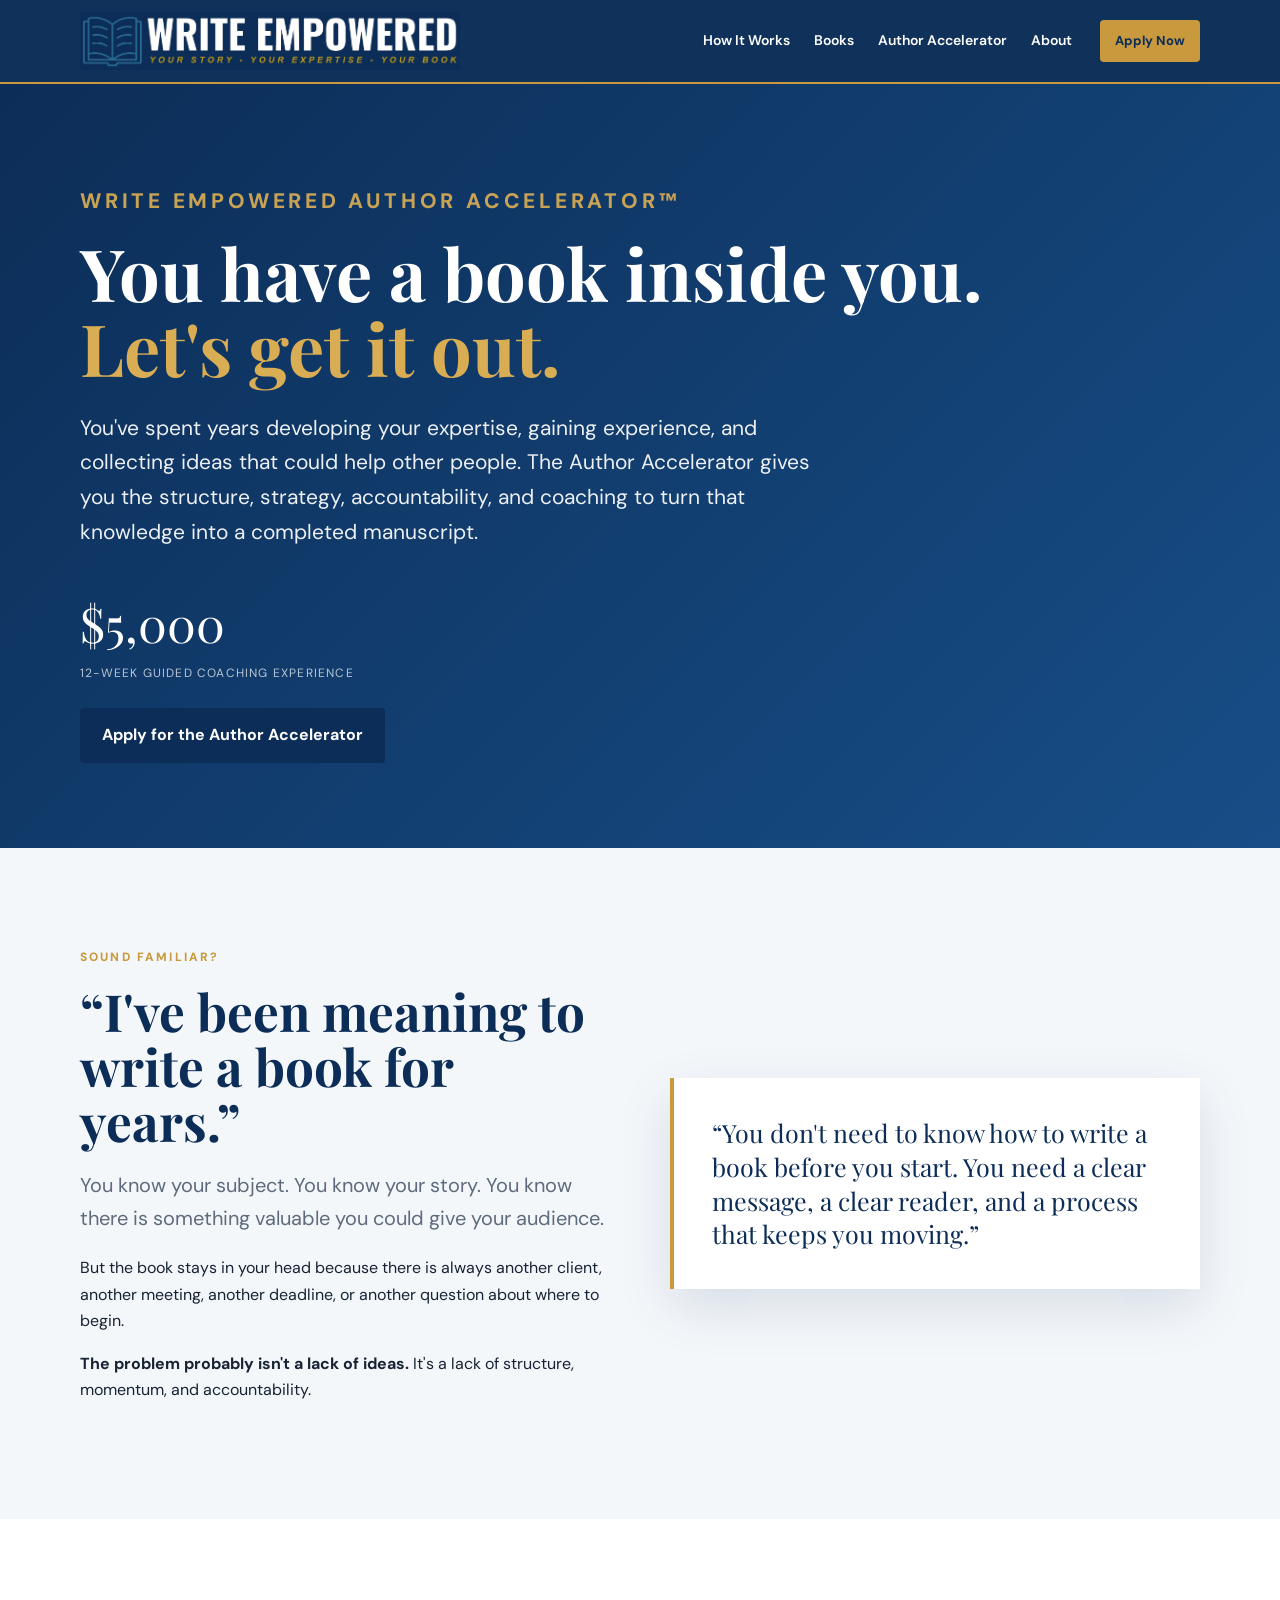
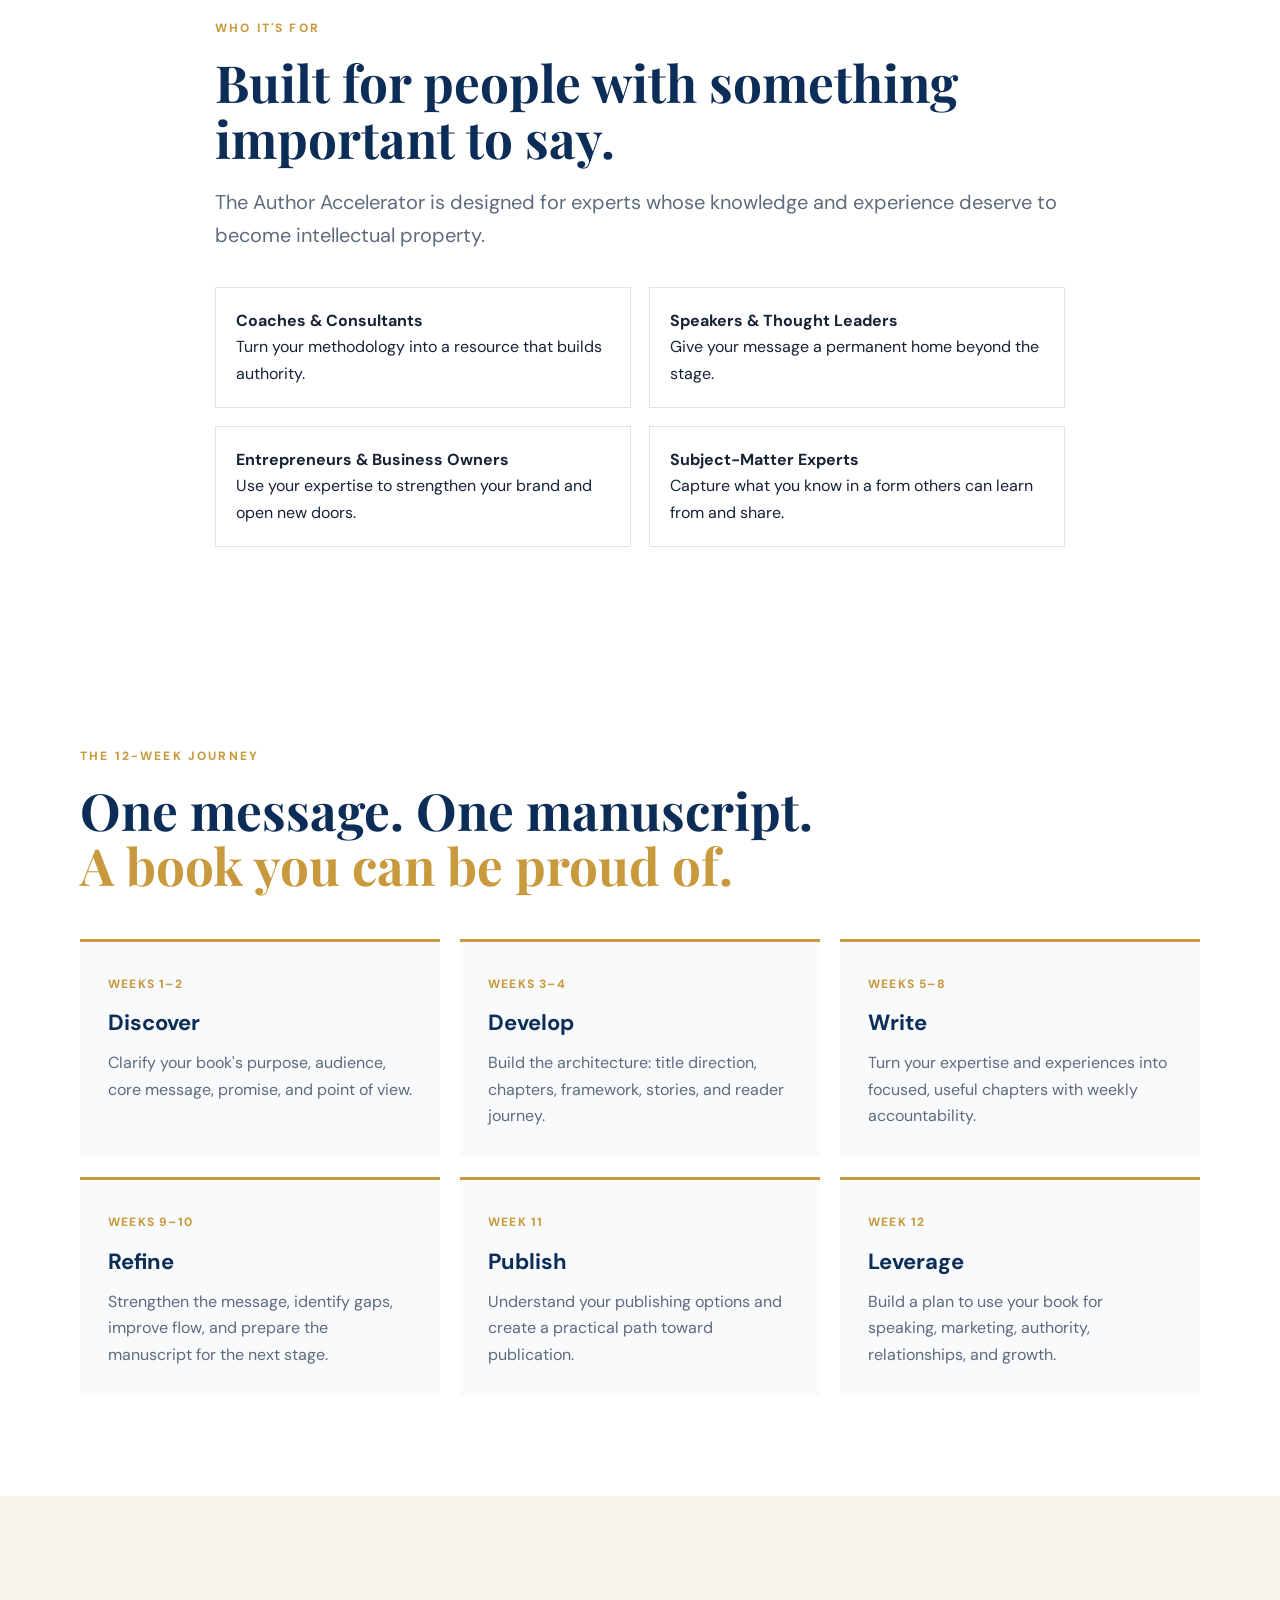
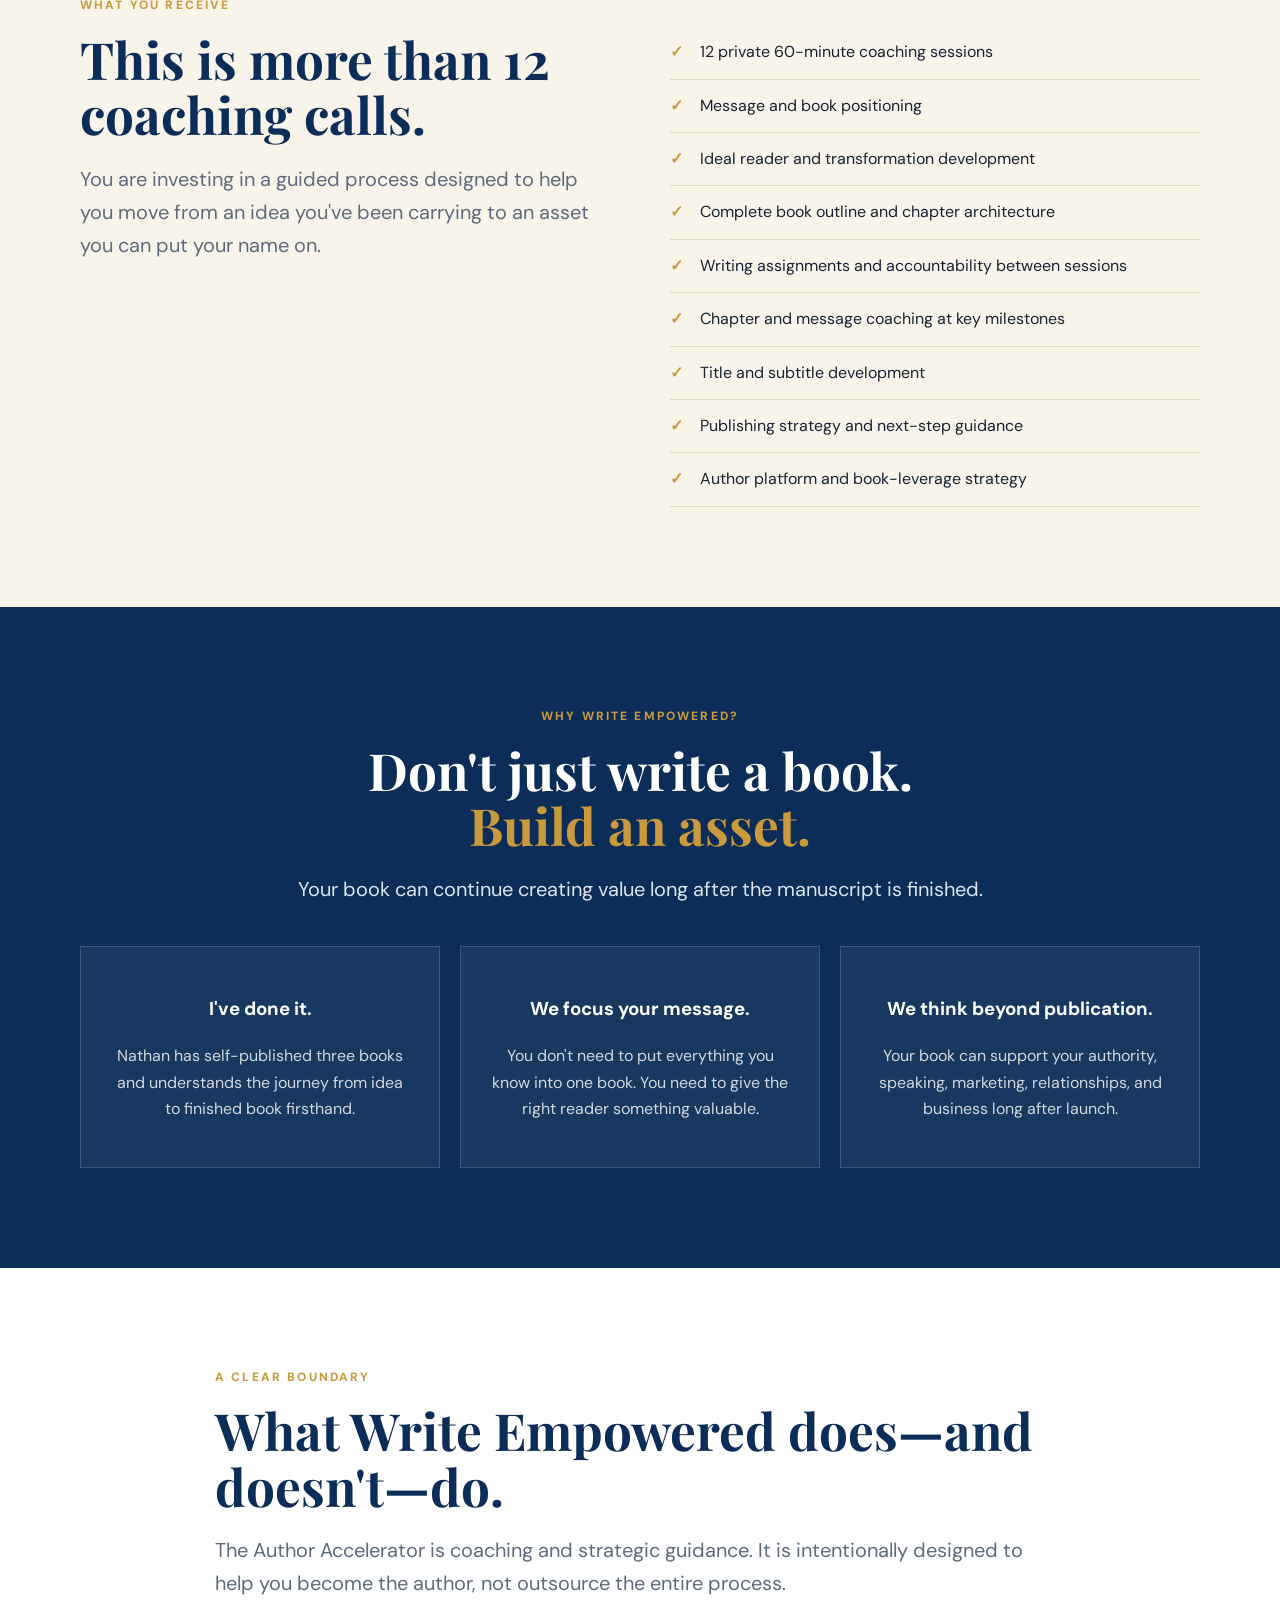
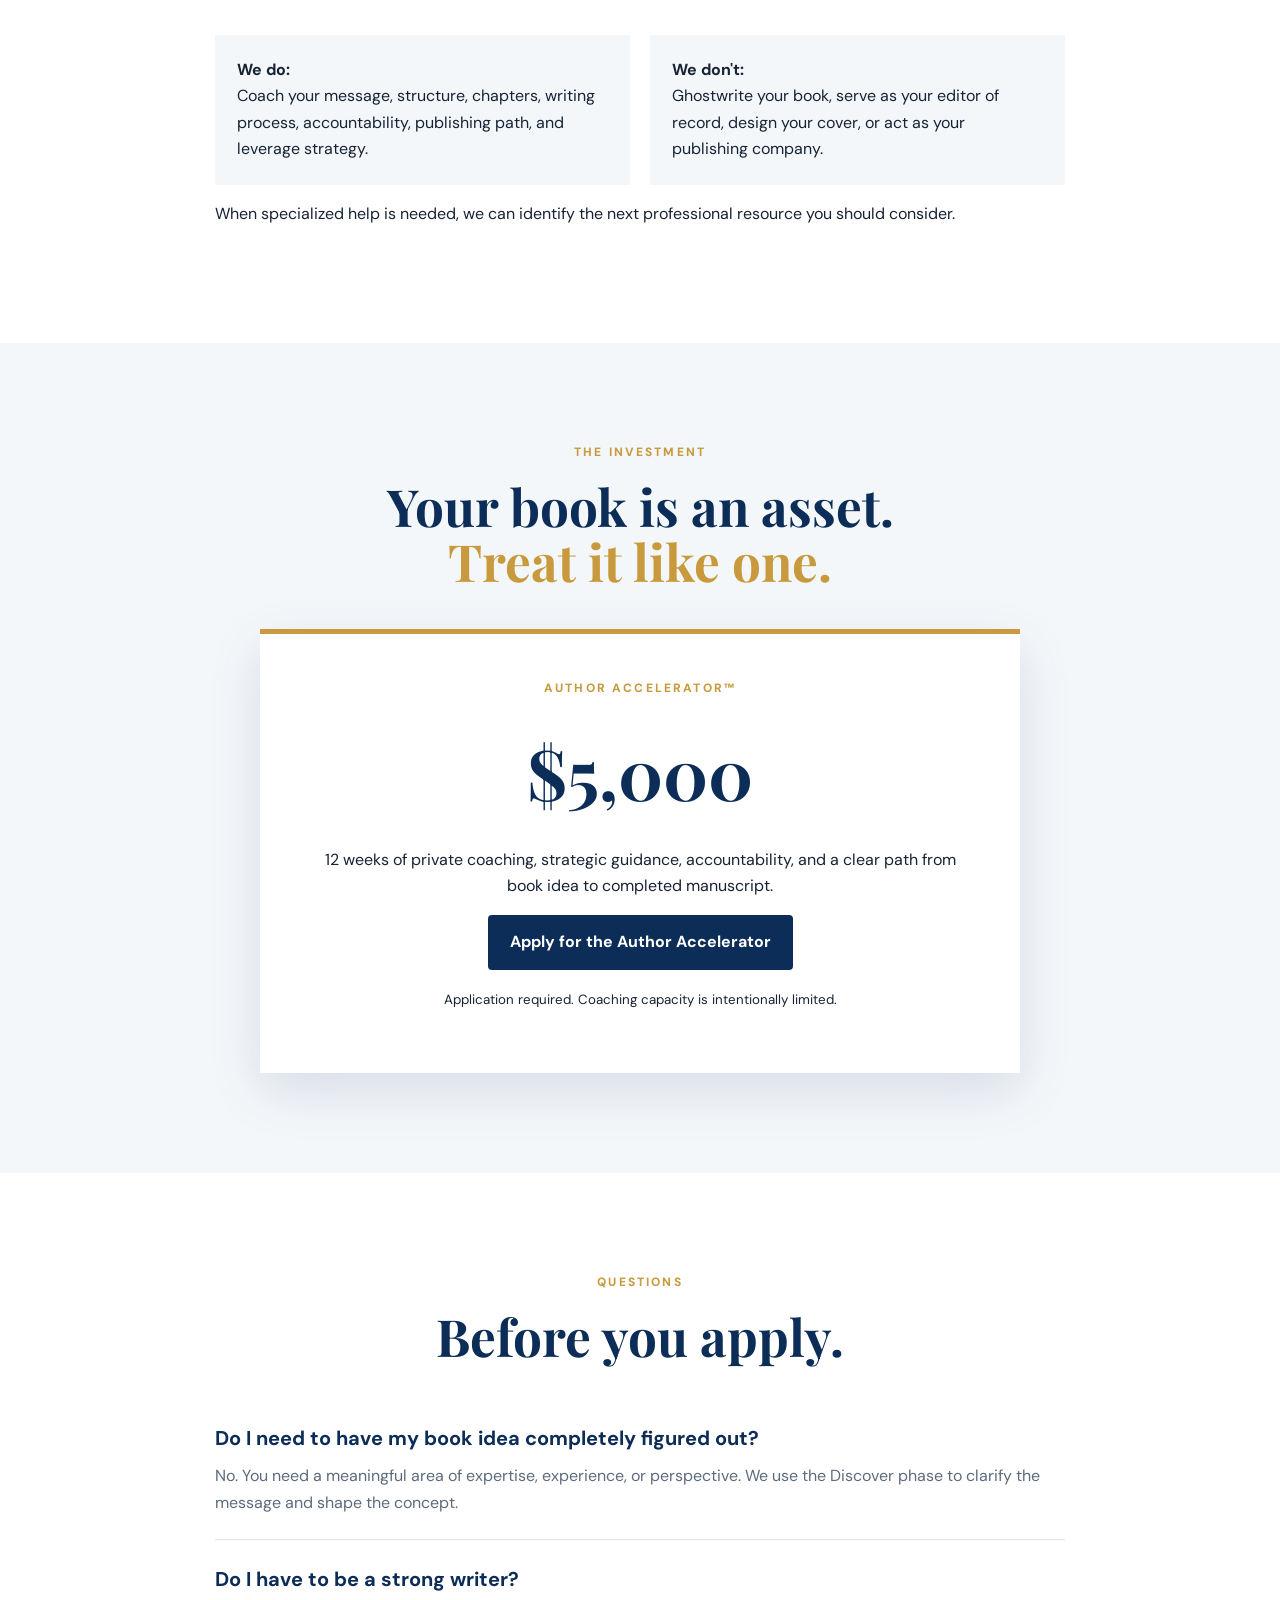
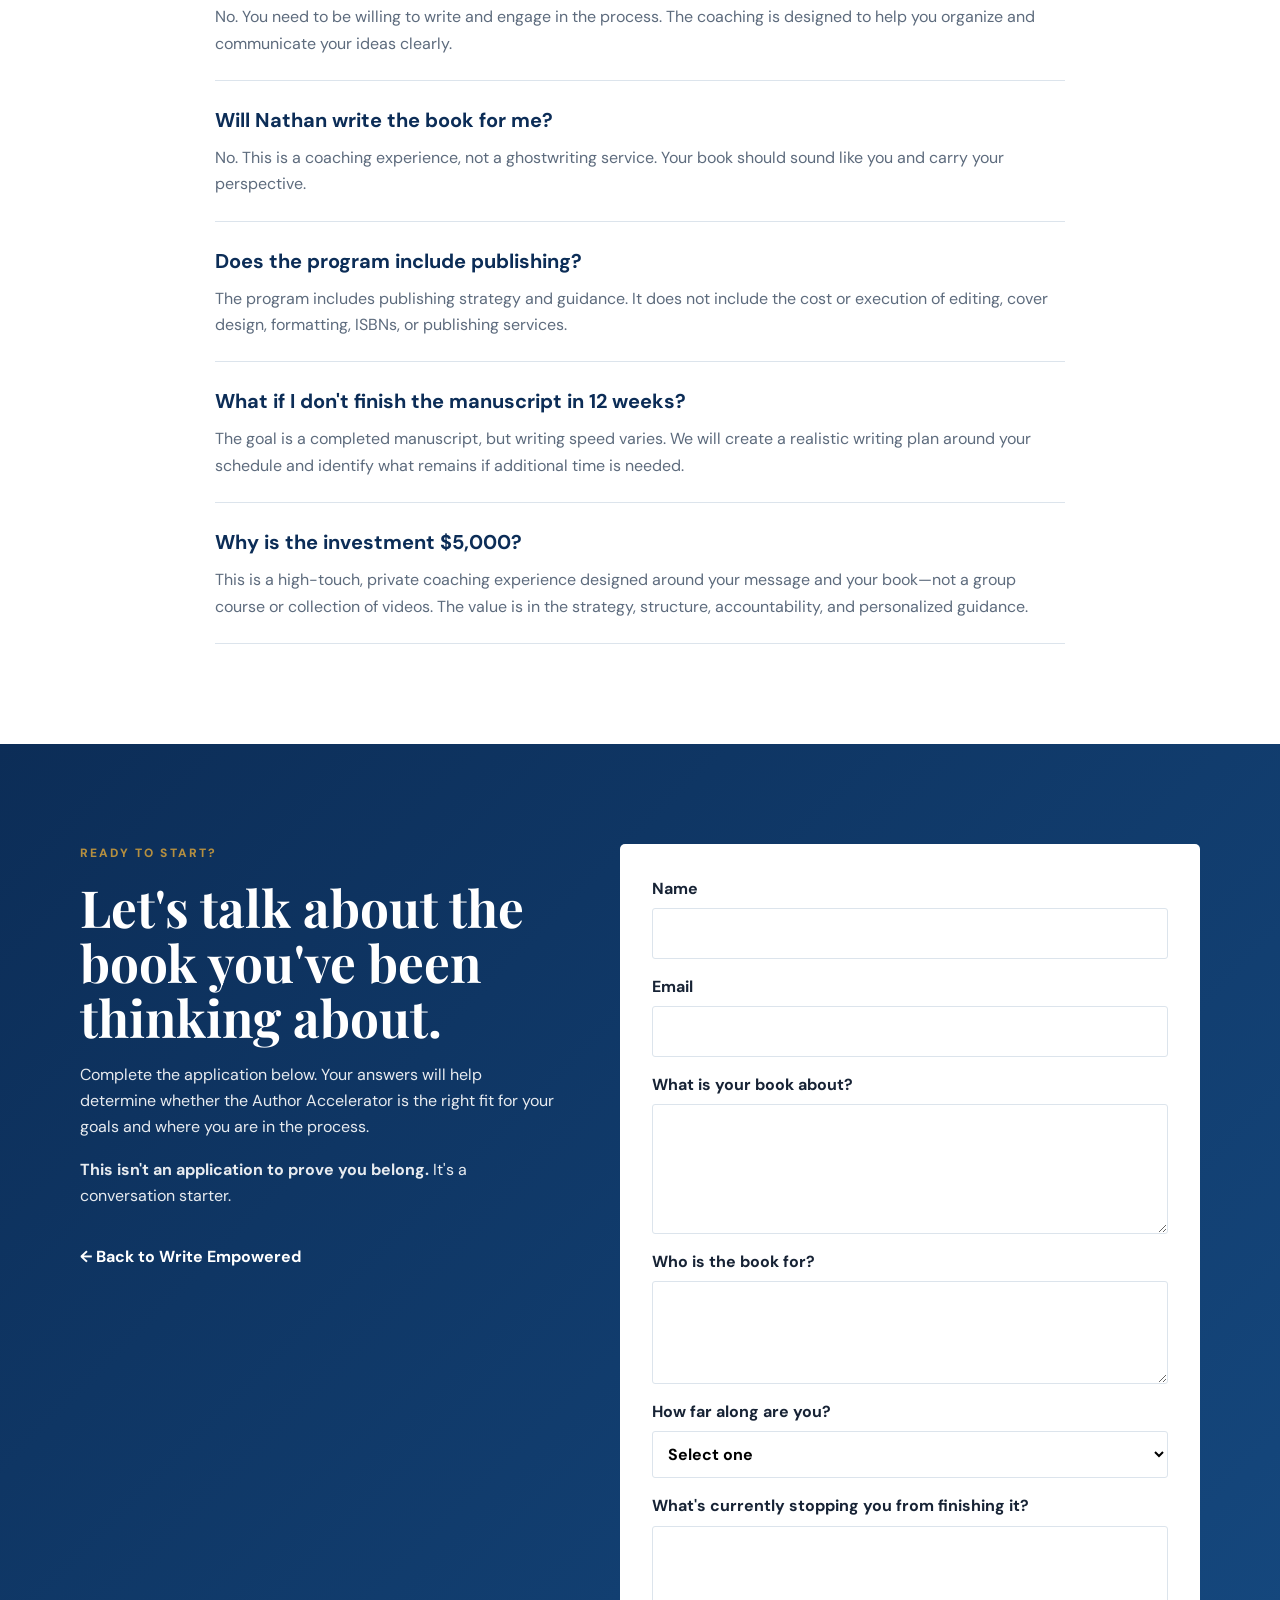
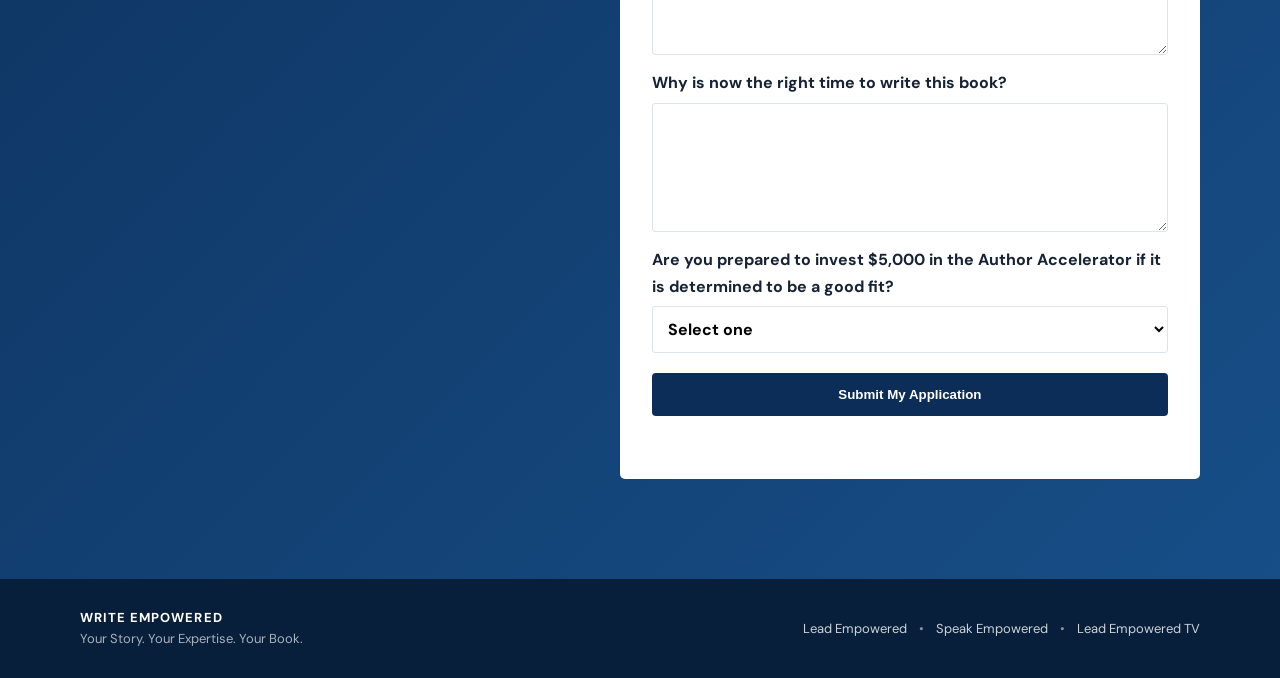
==== author-accelerator.html @ af9fcebb "Write Empowered V.7" ====
<!DOCTYPE html>
<html lang="en">
<head>
  <meta charset="UTF-8">
  <meta name="viewport" content="width=device-width, initial-scale=1.0">
  <title>Author Accelerator™ | Write Empowered</title>
  <meta name="description" content="The Write Empowered Author Accelerator™ is a 12-week guided coaching experience designed to help thought leaders turn a book idea into a completed manuscript.">
  <meta name="theme-color" content="#0c2d57">
  <link rel="stylesheet" href="styles.css">
  <style>
    .sales-hero{background:linear-gradient(135deg,#0c2d57 0%,#174e87 100%);color:#fff;padding:100px 0 85px}
    .sales-hero h1{font-family:"Playfair Display",Georgia,serif;font-size:clamp(45px,6vw,72px);line-height:1.05;color:#fff;margin:0 0 25px}
    .sales-hero h1 span{color:#d9ad54}
    .sales-hero p{font-size:21px;max-width:760px;opacity:.92}
    .sales-hero .eyebrow{color:#d9ad54}
    .hero-price{margin-top:35px;font-family:"Playfair Display",Georgia,serif;font-size:48px;color:#fff}
    .hero-price small{display:block;font-family:"DM Sans",Arial,sans-serif;font-size:12px;letter-spacing:.1em;text-transform:uppercase;opacity:.7}
    .sales-cta{margin-top:25px}
    .problem{background:#f4f7fa}
    .problem-grid{display:grid;grid-template-columns:1fr 1fr;gap:60px;align-items:center}
    .problem-box{background:#fff;padding:38px;box-shadow:var(--shadow);border-left:4px solid var(--gold)}
    .problem-box p{font-family:"Playfair Display",Georgia,serif;font-size:25px;line-height:1.35;color:var(--navy);margin:0}
    .forwho{display:grid;grid-template-columns:repeat(2,1fr);gap:18px;margin-top:35px}
    .forwho div{padding:20px;background:#fff;border:1px solid var(--line)}
    .journey{background:#fff}
    .journey-grid{display:grid;grid-template-columns:repeat(3,1fr);gap:20px;margin-top:45px}
    .journey-card{padding:28px;border-top:3px solid var(--gold);background:#f8fafc}
    .journey-card span{font-size:12px;font-weight:800;color:var(--gold);letter-spacing:.1em}
    .journey-card h3{color:var(--navy);font-size:22px;margin:9px 0}
    .journey-card p{color:var(--muted);margin:0}
    .included{background:#f8f4ea}
    .included-grid{display:grid;grid-template-columns:1fr 1fr;gap:60px}
    .checklist{list-style:none;padding:0;margin:30px 0 0}
    .checklist li{padding:13px 0 13px 30px;border-bottom:1px solid #e2d8bf;position:relative;color:var(--ink)}
    .checklist li:before{content:"✓";position:absolute;left:0;color:var(--gold);font-weight:800}
    .different{background:var(--navy);color:#fff;text-align:center}
    .different h2{color:#fff}
    .different .lead{color:#dce5ef}
    .different-grid{display:grid;grid-template-columns:repeat(3,1fr);gap:20px;margin-top:40px}
    .different-card{padding:28px;border:1px solid rgba(255,255,255,.16);background:rgba(255,255,255,.05)}
    .different-card h3{color:#fff}
    .different-card p{opacity:.8}
    .not{background:#fff}
    .not-grid{display:grid;grid-template-columns:1fr 1fr;gap:20px;margin-top:35px}
    .not-grid div{padding:22px;background:var(--light)}
    .investment{background:#f4f7fa}
    .investment-card{max-width:760px;margin:40px auto 0;background:#fff;padding:45px;text-align:center;box-shadow:var(--shadow);border-top:5px solid var(--gold)}
    .investment-card .price{font-size:70px}
    .faq{background:#fff}
    .faq-list{max-width:850px;margin:35px auto 0}
    .faq-item{padding:23px 0;border-bottom:1px solid var(--line)}
    .faq-item h3{color:var(--navy);font-size:20px;margin:0 0 8px}
    .faq-item p{margin:0;color:var(--muted)}
    .apply{background:linear-gradient(135deg,#0c2d57,#174e87);color:#fff}
    .apply-grid{display:grid;grid-template-columns:.9fr 1.1fr;gap:65px;align-items:start}
    .apply h2{color:#fff}
    .apply p{opacity:.9}
    .apply-form{background:#fff;color:var(--ink);padding:32px;border-radius:5px}
    .apply-form label{display:block;font-weight:700;margin-bottom:15px}
    .apply-form input,.apply-form textarea,.apply-form select{display:block;width:100%;margin-top:6px;padding:11px;border:1px solid var(--line);font:inherit;border-radius:3px;background:#fff}
    .apply-form button{width:100%;margin-top:5px}
    .back-home{display:inline-block;margin-top:18px;color:#fff;font-weight:700}
    @media(max-width:900px){
      .problem-grid,.included-grid,.apply-grid,.not-grid{grid-template-columns:1fr}
      .journey-grid,.different-grid{grid-template-columns:1fr 1fr}
    }
    @media(max-width:600px){
      .forwho,.journey-grid,.different-grid{grid-template-columns:1fr}
      .investment-card{padding:30px 22px}
      .investment-card .price{font-size:55px}
    }
  </style>
</head>
<body>
<header class="site-header">
  <div class="container nav">
    <a href="index.html" class="brand"><img src="assets/logo.png" alt="Write Empowered"></a>
    <nav>
      <a href="index.html#process">How It Works</a>
      <a href="index.html#books">Books</a>
      <a href="author-accelerator.html">Author Accelerator</a>
      <a href="index.html#about">About</a>
    </nav>
    <a class="btn btn-small" href="#apply">Apply Now</a>
  </div>
</header>

<main>
<section class="sales-hero">
  <div class="container">
    <p class="eyebrow">WRITE EMPOWERED AUTHOR ACCELERATOR™</p>
    <h1>You have a book inside you.<br><span>Let's get it out.</span></h1>
    <p>You've spent years developing your expertise, gaining experience, and collecting ideas that could help other people. The Author Accelerator gives you the structure, strategy, accountability, and coaching to turn that knowledge into a completed manuscript.</p>
    <div class="hero-price">$5,000 <small>12-week guided coaching experience</small></div>
    <div class="sales-cta"><a class="btn" href="#apply">Apply for the Author Accelerator</a></div>
  </div>
</section>

<section class="section problem">
  <div class="container problem-grid">
    <div>
      <p class="eyebrow">SOUND FAMILIAR?</p>
      <h2>“I've been meaning to write a book for years.”</h2>
      <p class="lead">You know your subject. You know your story. You know there is something valuable you could give your audience.</p>
      <p>But the book stays in your head because there is always another client, another meeting, another deadline, or another question about where to begin.</p>
      <p><strong>The problem probably isn't a lack of ideas.</strong> It's a lack of structure, momentum, and accountability.</p>
    </div>
    <div class="problem-box">
      <p>“You don't need to know how to write a book before you start. You need a clear message, a clear reader, and a process that keeps you moving.”</p>
    </div>
  </div>
</section>

<section class="section">
  <div class="container narrow">
    <p class="eyebrow">WHO IT'S FOR</p>
    <h2>Built for people with something important to say.</h2>
    <p class="lead">The Author Accelerator is designed for experts whose knowledge and experience deserve to become intellectual property.</p>
    <div class="forwho">
      <div><strong>Coaches & Consultants</strong><br><span>Turn your methodology into a resource that builds authority.</span></div>
      <div><strong>Speakers & Thought Leaders</strong><br><span>Give your message a permanent home beyond the stage.</span></div>
      <div><strong>Entrepreneurs & Business Owners</strong><br><span>Use your expertise to strengthen your brand and open new doors.</span></div>
      <div><strong>Subject-Matter Experts</strong><br><span>Capture what you know in a form others can learn from and share.</span></div>
    </div>
  </div>
</section>

<section class="section journey">
  <div class="container">
    <p class="eyebrow">THE 12-WEEK JOURNEY</p>
    <h2>One message. One manuscript.<br><span>A book you can be proud of.</span></h2>
    <div class="journey-grid">
      <div class="journey-card"><span>WEEKS 1–2</span><h3>Discover</h3><p>Clarify your book's purpose, audience, core message, promise, and point of view.</p></div>
      <div class="journey-card"><span>WEEKS 3–4</span><h3>Develop</h3><p>Build the architecture: title direction, chapters, framework, stories, and reader journey.</p></div>
      <div class="journey-card"><span>WEEKS 5–8</span><h3>Write</h3><p>Turn your expertise and experiences into focused, useful chapters with weekly accountability.</p></div>
      <div class="journey-card"><span>WEEKS 9–10</span><h3>Refine</h3><p>Strengthen the message, identify gaps, improve flow, and prepare the manuscript for the next stage.</p></div>
      <div class="journey-card"><span>WEEK 11</span><h3>Publish</h3><p>Understand your publishing options and create a practical path toward publication.</p></div>
      <div class="journey-card"><span>WEEK 12</span><h3>Leverage</h3><p>Build a plan to use your book for speaking, marketing, authority, relationships, and growth.</p></div>
    </div>
  </div>
</section>

<section class="section included">
  <div class="container included-grid">
    <div>
      <p class="eyebrow">WHAT YOU RECEIVE</p>
      <h2>This is more than 12 coaching calls.</h2>
      <p class="lead">You are investing in a guided process designed to help you move from an idea you've been carrying to an asset you can put your name on.</p>
    </div>
    <div>
      <ul class="checklist">
        <li>12 private 60-minute coaching sessions</li>
        <li>Message and book positioning</li>
        <li>Ideal reader and transformation development</li>
        <li>Complete book outline and chapter architecture</li>
        <li>Writing assignments and accountability between sessions</li>
        <li>Chapter and message coaching at key milestones</li>
        <li>Title and subtitle development</li>
        <li>Publishing strategy and next-step guidance</li>
        <li>Author platform and book-leverage strategy</li>
      </ul>
    </div>
  </div>
</section>

<section class="section different">
  <div class="container">
    <p class="eyebrow">WHY WRITE EMPOWERED?</p>
    <h2>Don't just write a book.<br><span>Build an asset.</span></h2>
    <p class="lead">Your book can continue creating value long after the manuscript is finished.</p>
    <div class="different-grid">
      <div class="different-card"><h3>I've done it.</h3><p>Nathan has self-published three books and understands the journey from idea to finished book firsthand.</p></div>
      <div class="different-card"><h3>We focus your message.</h3><p>You don't need to put everything you know into one book. You need to give the right reader something valuable.</p></div>
      <div class="different-card"><h3>We think beyond publication.</h3><p>Your book can support your authority, speaking, marketing, relationships, and business long after launch.</p></div>
    </div>
  </div>
</section>

<section class="section not">
  <div class="container narrow">
    <p class="eyebrow">A CLEAR BOUNDARY</p>
    <h2>What Write Empowered does—and doesn't—do.</h2>
    <p class="lead">The Author Accelerator is coaching and strategic guidance. It is intentionally designed to help you become the author, not outsource the entire process.</p>
    <div class="not-grid">
      <div><strong>We do:</strong><br>Coach your message, structure, chapters, writing process, accountability, publishing path, and leverage strategy.</div>
      <div><strong>We don't:</strong><br>Ghostwrite your book, serve as your editor of record, design your cover, or act as your publishing company.</div>
    </div>
    <p>When specialized help is needed, we can identify the next professional resource you should consider.</p>
  </div>
</section>

<section class="section investment">
  <div class="container narrow center">
    <p class="eyebrow">THE INVESTMENT</p>
    <h2>Your book is an asset.<br><span>Treat it like one.</span></h2>
    <div class="investment-card">
      <p class="eyebrow">AUTHOR ACCELERATOR™</p>
      <div class="price">$5,000</div>
      <p>12 weeks of private coaching, strategic guidance, accountability, and a clear path from book idea to completed manuscript.</p>
      <a class="btn" href="#apply">Apply for the Author Accelerator</a>
      <p><small>Application required. Coaching capacity is intentionally limited.</small></p>
    </div>
  </div>
</section>

<section class="section faq">
  <div class="container">
    <div class="center">
      <p class="eyebrow">QUESTIONS</p>
      <h2>Before you apply.</h2>
    </div>
    <div class="faq-list">
      <div class="faq-item"><h3>Do I need to have my book idea completely figured out?</h3><p>No. You need a meaningful area of expertise, experience, or perspective. We use the Discover phase to clarify the message and shape the concept.</p></div>
      <div class="faq-item"><h3>Do I have to be a strong writer?</h3><p>No. You need to be willing to write and engage in the process. The coaching is designed to help you organize and communicate your ideas clearly.</p></div>
      <div class="faq-item"><h3>Will Nathan write the book for me?</h3><p>No. This is a coaching experience, not a ghostwriting service. Your book should sound like you and carry your perspective.</p></div>
      <div class="faq-item"><h3>Does the program include publishing?</h3><p>The program includes publishing strategy and guidance. It does not include the cost or execution of editing, cover design, formatting, ISBNs, or publishing services.</p></div>
      <div class="faq-item"><h3>What if I don't finish the manuscript in 12 weeks?</h3><p>The goal is a completed manuscript, but writing speed varies. We will create a realistic writing plan around your schedule and identify what remains if additional time is needed.</p></div>
      <div class="faq-item"><h3>Why is the investment $5,000?</h3><p>This is a high-touch, private coaching experience designed around your message and your book—not a group course or collection of videos. The value is in the strategy, structure, accountability, and personalized guidance.</p></div>
    </div>
  </div>
</section>

<section class="section apply" id="apply">
  <div class="container apply-grid">
    <div>
      <p class="eyebrow">READY TO START?</p>
      <h2>Let's talk about the book you've been thinking about.</h2>
      <p>Complete the application below. Your answers will help determine whether the Author Accelerator is the right fit for your goals and where you are in the process.</p>
      <p><strong>This isn't an application to prove you belong.</strong> It's a conversation starter.</p>
      <a class="back-home" href="index.html">← Back to Write Empowered</a>
    </div>
    <form class="apply-form" name="author-accelerator-application" method="POST" data-netlify="true" data-netlify-honeypot="bot-field">
      <input type="hidden" name="form-name" value="author-accelerator-application">
      <p class="hidden-field"><label>Don't fill this out if you're human: <input name="bot-field"></label></p>
      <label>Name<input type="text" name="name" autocomplete="name" required></label>
      <label>Email<input type="email" name="email" autocomplete="email" required></label>
      <label>What is your book about?<textarea name="book_topic" rows="4" required></textarea></label>
      <label>Who is the book for?<textarea name="reader" rows="3" required></textarea></label>
      <label>How far along are you?
        <select name="stage" required>
          <option value="">Select one</option>
          <option>Just an idea</option>
          <option>I have an outline</option>
          <option>I've started writing</option>
          <option>I have a partial manuscript</option>
          <option>I have a completed draft</option>
        </select>
      </label>
      <label>What's currently stopping you from finishing it?<textarea name="obstacle" rows="4" required></textarea></label>
      <label>Why is now the right time to write this book?<textarea name="why_now" rows="4" required></textarea></label>
      <label>Are you prepared to invest $5,000 in the Author Accelerator if it is determined to be a good fit?
        <select name="investment_readiness" required>
          <option value="">Select one</option>
          <option>Yes</option>
          <option>I have questions about the investment</option>
          <option>Not yet</option>
        </select>
      </label>
      <button class="btn" type="submit">Submit My Application</button>
      <small class="form-status" aria-live="polite"></small>
    </form>
  </div>
</section>
</main>

<footer>
  <div class="container footer">
    <div><strong>WRITE EMPOWERED</strong><br><span>Your Story. Your Expertise. Your Book.</span></div>
    <div class="footer-links">
      <a href="https://leadempowered.com" target="_blank" rel="noopener">Lead Empowered</a>
      <span>•</span>
      <a href="https://speakempowered.netlify.app/" target="_blank" rel="noopener">Speak Empowered</a>
      <span>•</span>
      <a href="https://lead-empowered-tv.netlify.app/" target="_blank" rel="noopener">Lead Empowered TV</a>
    </div>
  </div>
</footer>
<script>
const form = document.querySelector('.apply-form');
form?.addEventListener('submit', async (event) => {
  event.preventDefault();
  const button = form.querySelector('button');
  const status = form.querySelector('.form-status');
  const data = new FormData(form);
  button.disabled = true;
  button.textContent = 'Submitting...';
  status.textContent = '';
  status.className = 'form-status';
  try {
    const response = await fetch('/', {
      method: 'POST',
      headers: {'Content-Type':'application/x-www-form-urlencoded'},
      body: new URLSearchParams(data).toString()
    });
    if (!response.ok) throw new Error();
    form.reset();
    status.textContent = 'Thank you! Your application has been received. Nathan will be in touch soon.';
    status.className = 'form-status success';
  } catch {
    status.textContent = 'Something went wrong. Please try again.';
    status.className = 'form-status error';
  } finally {
    button.disabled = false;
    button.textContent = 'Submit My Application';
  }
});
</script>
</body>
</html>
---- styles.css ----
@import url('https://fonts.googleapis.com/css2?family=DM+Sans:wght@400;500;600;700&family=Playfair+Display:wght@600;700&display=swap');
:root{--navy:#0c2d57;--blue:#174e87;--gold:#c89a3d;--ink:#172335;--muted:#5d6b7d;--paper:#fff;--light:#f4f7fa;--line:#dce4ec;--shadow:0 18px 50px rgba(12,45,87,.12)}
*{box-sizing:border-box}html{scroll-behavior:smooth}body{margin:0;color:var(--ink);font-family:"DM Sans",Arial,sans-serif;line-height:1.65;background:#fff}a{color:inherit;text-decoration:none}.container{width:min(1120px,calc(100% - 40px));margin:auto}.narrow{max-width:850px}.center{text-align:center}.site-header{position:sticky;top:0;z-index:20;background:rgba(12,45,87,.98);backdrop-filter:blur(12px);border-bottom:2px solid var(--gold)}.nav{min-height:82px;display:flex;align-items:center;gap:28px}.brand img{width:380px;display:block;max-width:42vw}.nav nav{display:flex;gap:24px;margin-left:auto;font-size:14px;font-weight:600}.nav nav a{color:#fff}.nav nav a:hover{color:var(--gold)}.btn{display:inline-block;background:var(--navy);color:#fff;padding:14px 22px;border-radius:4px;font-weight:700;border:0;cursor:pointer;transition:.2s transform,.2s background}.btn:hover{background:var(--blue);transform:translateY(-2px)}.btn-small{padding:10px 15px;font-size:13px;background:var(--gold);color:var(--navy)}.btn-small:hover{background:#dfb85c;color:var(--navy)}.text-link{font-weight:700;color:var(--navy);margin-left:18px}.hero{background:linear-gradient(135deg,#f7fafc 0%,#edf4fa 100%);padding:105px 0 90px}.hero-grid{display:grid;grid-template-columns:1.2fr .8fr;gap:70px;align-items:center}.eyebrow{font-size:12px;letter-spacing:.18em;font-weight:800;color:var(--gold);margin:0 0 16px}.hero h1,h2{font-family:"Playfair Display",Georgia,serif;line-height:1.08;margin:0;color:var(--navy)}.hero h1{font-size:clamp(48px,6vw,78px)}h1 span,h2 span{color:var(--gold)}.hero-lead{font-size:20px;color:var(--muted);max-width:690px;margin:26px 0 30px}.actions{display:flex;align-items:center;gap:8px;flex-wrap:wrap}.hero-card{background:var(--navy);color:#fff;padding:42px;border-radius:8px;box-shadow:var(--shadow)}.quote-mark{font-family:Georgia,serif;font-size:75px;line-height:.5;color:var(--gold)}.hero-card p{font-family:"Playfair Display",Georgia,serif;font-size:24px;line-height:1.35}.hero-card .line{width:50px;height:2px;background:var(--gold);margin:25px 0 14px}.hero-card small{display:block;opacity:.7;margin-top:3px}.section{padding:100px 0}.light{background:var(--light)}h2{font-size:clamp(38px,4vw,58px)}.lead{font-size:20px;color:var(--muted)}.questions{display:grid;grid-template-columns:1fr 1fr;gap:12px;margin-top:35px}.questions div{background:#fff;padding:18px 20px;border-left:3px solid var(--gold);box-shadow:0 5px 20px rgba(0,0,0,.04)}.books{background:#fff}.section-heading{display:flex;justify-content:space-between;gap:50px;align-items:end;margin-bottom:50px}.section-heading>p{max-width:420px;color:var(--muted);margin:0}.book-grid{display:grid;grid-template-columns:repeat(3,1fr);gap:28px}.book-card{border:1px solid var(--line);background:#fff;box-shadow:0 8px 30px rgba(12,45,87,.07);overflow:hidden;border-radius:6px}.book-card>img{width:100%;height:380px;object-fit:contain;background:#eef2f5;padding:18px}.book-body{padding:25px}.book-body h3{font-family:"Playfair Display",Georgia,serif;color:var(--navy);font-size:27px;margin:0 0 8px}.subtitle{font-size:14px;color:var(--muted);font-weight:600}.book-body blockquote{border-left:3px solid var(--gold);margin:22px 0 10px;padding-left:16px;font-family:"Playfair Display",Georgia,serif;font-size:17px}.book-body cite{font-size:13px;font-style:normal;color:var(--muted)}.statement{background:var(--navy);color:#fff;text-align:center}.statement h2{color:#fff}.statement-inner{max-width:800px}.statement-inner>p:not(.eyebrow){font-size:22px}.statement-inner .large{font-family:"Playfair Display",Georgia,serif;font-size:29px!important;color:#fff}.divider{width:65px;height:2px;background:var(--gold);margin:30px auto}.process{background:var(--light)}.steps{display:grid;grid-template-columns:repeat(3,1fr);gap:22px}.steps>div{background:#fff;padding:28px;border-top:3px solid var(--gold);min-height:190px}.steps span{font-size:12px;font-weight:800;color:var(--gold)}.steps h3{color:var(--navy);font-size:22px;margin:8px 0}.steps p{color:var(--muted);margin:0}.accelerator{background:#f8f4ea}.accelerator-grid{display:grid;grid-template-columns:1.25fr .75fr;gap:70px;align-items:center}.accelerator h3{font-size:25px;color:var(--navy);margin:22px 0 10px}.accelerator p,.accelerator li{color:var(--muted)}.accelerator ul{padding-left:20px}.accelerator li{margin:8px 0}.price-card{background:#fff;padding:38px;box-shadow:var(--shadow);border-top:5px solid var(--gold)}.price{font-family:"Playfair Display",Georgia,serif;color:var(--navy);font-size:58px;font-weight:700;margin:10px 0}.price-card small{display:block;color:var(--muted);margin-top:16px}.asset{background:#fff}.asset h2{font-size:62px}.asset-grid{display:grid;grid-template-columns:repeat(3,1fr);gap:12px;margin-top:35px}.asset-grid div{padding:16px;border:1px solid var(--line);font-weight:700;color:var(--navy)}.about{background:var(--light)}.contact{background:linear-gradient(135deg,#0c2d57,#174e87);color:#fff}.contact h2{color:#fff}.contact-inner{display:grid;grid-template-columns:1fr 1fr;gap:80px;align-items:start}.contact p{font-size:19px;opacity:.9}.contact-form{background:#fff;padding:30px;color:var(--ink);border-radius:6px}.contact-form label{display:block;font-weight:700;margin-bottom:16px}.contact-form input,.contact-form textarea{display:block;width:100%;margin-top:7px;padding:12px;border:1px solid var(--line);font:inherit;border-radius:3px}.contact-form small{display:block;color:var(--muted);margin-top:12px}footer{background:#081f3b;color:#fff;padding:28px 0}.footer{display:flex;justify-content:space-between;gap:25px;align-items:center;font-size:13px}.footer strong{letter-spacing:.08em}.footer span{opacity:.65}.footer-links{display:flex;gap:12px;align-items:center;opacity:.8}.footer-links a:hover{color:#fff}
@media(max-width:900px){.nav nav{display:none}.nav{justify-content:space-between}.hero-grid,.accelerator-grid,.contact-inner,.about-grid{grid-template-columns:1fr}.hero{padding:75px 0}.section{padding:75px 0}.book-grid{grid-template-columns:1fr 1fr}.steps{grid-template-columns:1fr 1fr}.section-heading{display:block}.section-heading>p{margin-top:20px}.asset h2{font-size:50px}}
@media(max-width:600px){.container{width:min(100% - 28px,1120px)}.brand img{width:250px;max-width:68vw}.nav .btn{display:none}.hero h1{font-size:46px}.hero-lead{font-size:18px}.hero-card{padding:30px}.questions,.book-grid,.steps,.asset-grid{grid-template-columns:1fr}.book-card>img{height:330px}.footer{display:block}.footer-links{margin-top:15px;flex-wrap:wrap}}

.about-nathan{background:#fff}
.about-grid{display:grid;grid-template-columns:.8fr 1.2fr;gap:75px;align-items:center}
.headshot-wrap{position:relative}
.headshot-wrap:after{content:"";position:absolute;left:18px;bottom:-18px;width:100%;height:100%;border:3px solid var(--gold);z-index:0}
.headshot-wrap img{position:relative;z-index:1;display:block;width:100%;aspect-ratio:1/1;object-fit:cover;object-position:center top;border-radius:4px;box-shadow:var(--shadow)}
.about-copy h2{margin-bottom:25px}
.about-copy>p{color:var(--muted)}
.about-copy blockquote{margin:28px 0;padding:20px 24px;border-left:4px solid var(--gold);background:var(--light);font-family:"Playfair Display",Georgia,serif;font-size:20px;line-height:1.45;color:var(--navy)}
.credibility{display:flex;flex-wrap:wrap;gap:9px;margin-top:25px}
.credibility span{font-size:11px;font-weight:800;letter-spacing:.06em;text-transform:uppercase;color:var(--navy);border:1px solid var(--line);padding:8px 10px;border-radius:3px;background:#fff}

.amazon-btn{display:inline-block;margin:8px 0 10px;padding:9px 13px;border:1px solid var(--gold);color:var(--navy);font-size:12px;font-weight:800;text-transform:uppercase;letter-spacing:.05em;border-radius:3px;background:#fff}
.amazon-btn:hover{background:var(--gold);color:var(--navy)}

.hidden-field{position:absolute;overflow:hidden;clip:rect(0 0 0 0);height:1px;width:1px;margin:-1px;padding:0;border:0}
.form-status{display:block;color:var(--muted);margin-top:12px;min-height:1.4em}
.form-status.success{color:#2f6b3c;font-weight:700}
.form-status.error{color:#9b2c2c;font-weight:700}
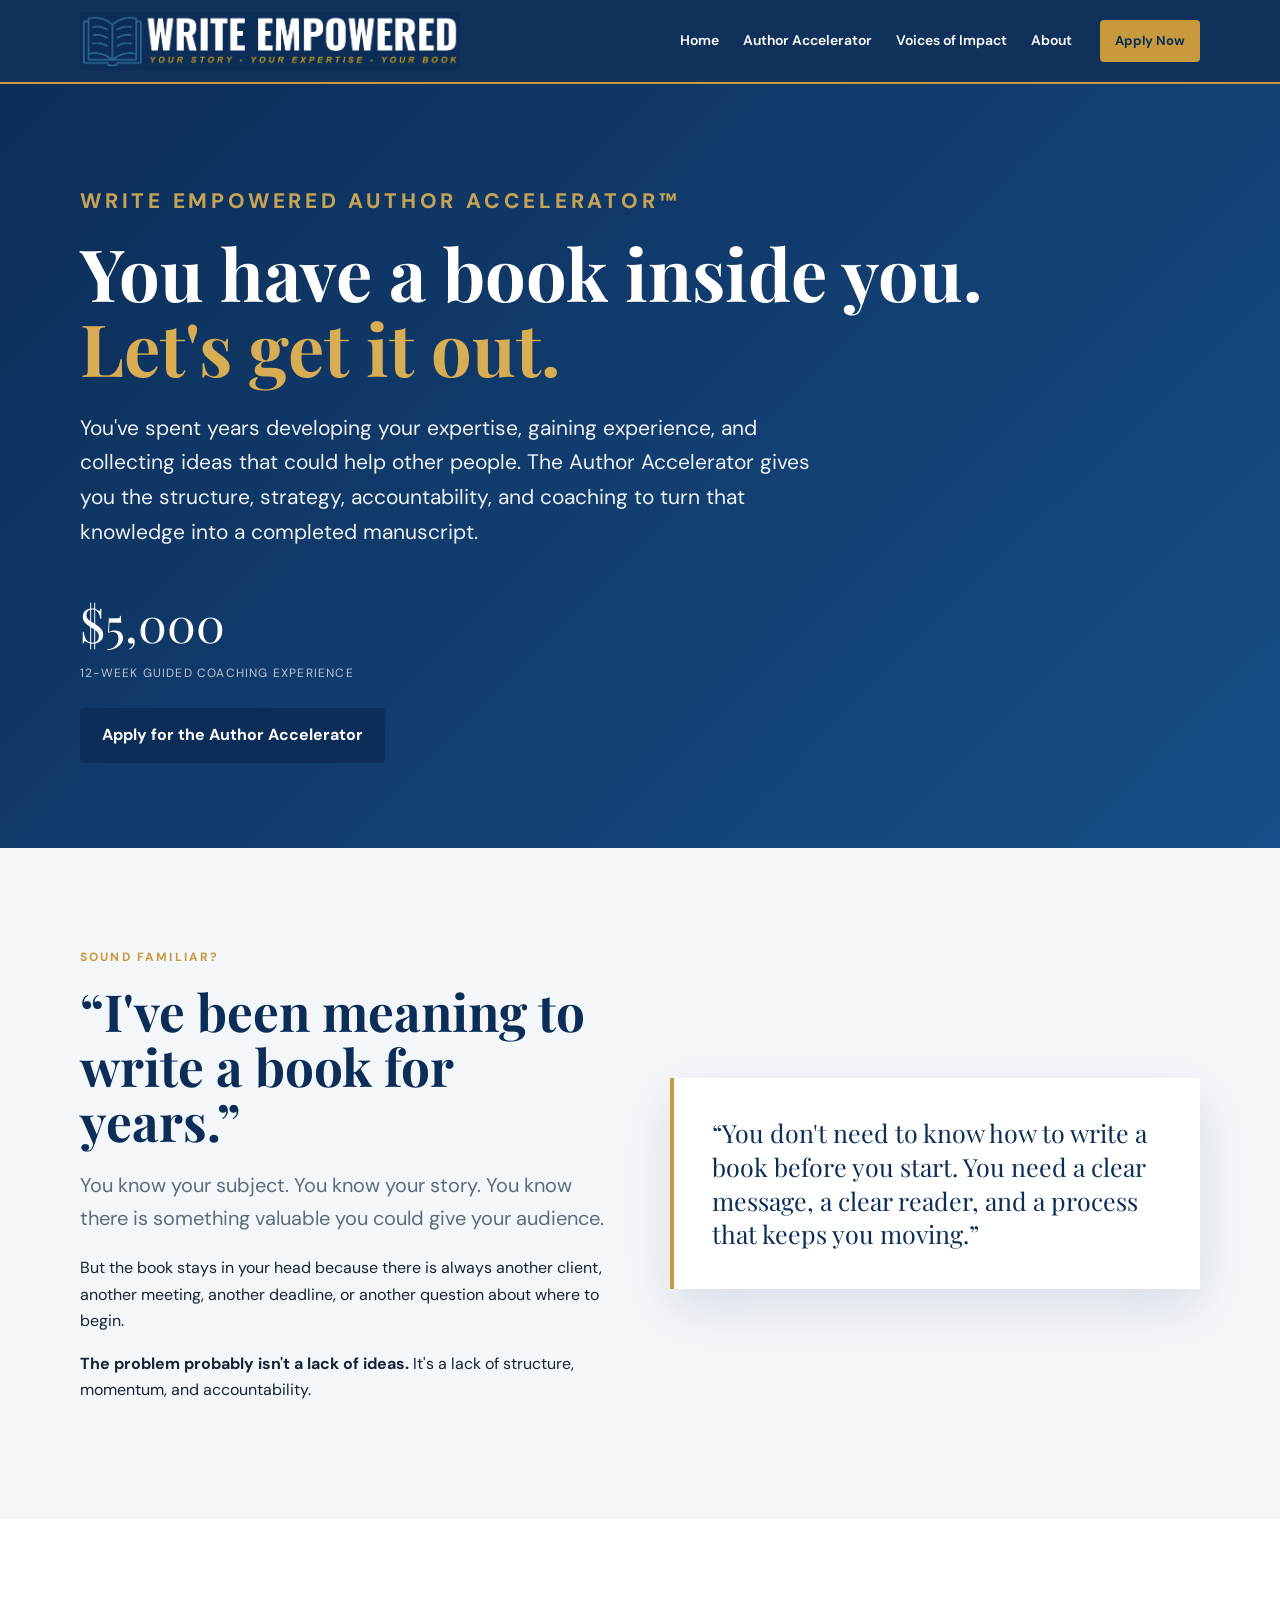
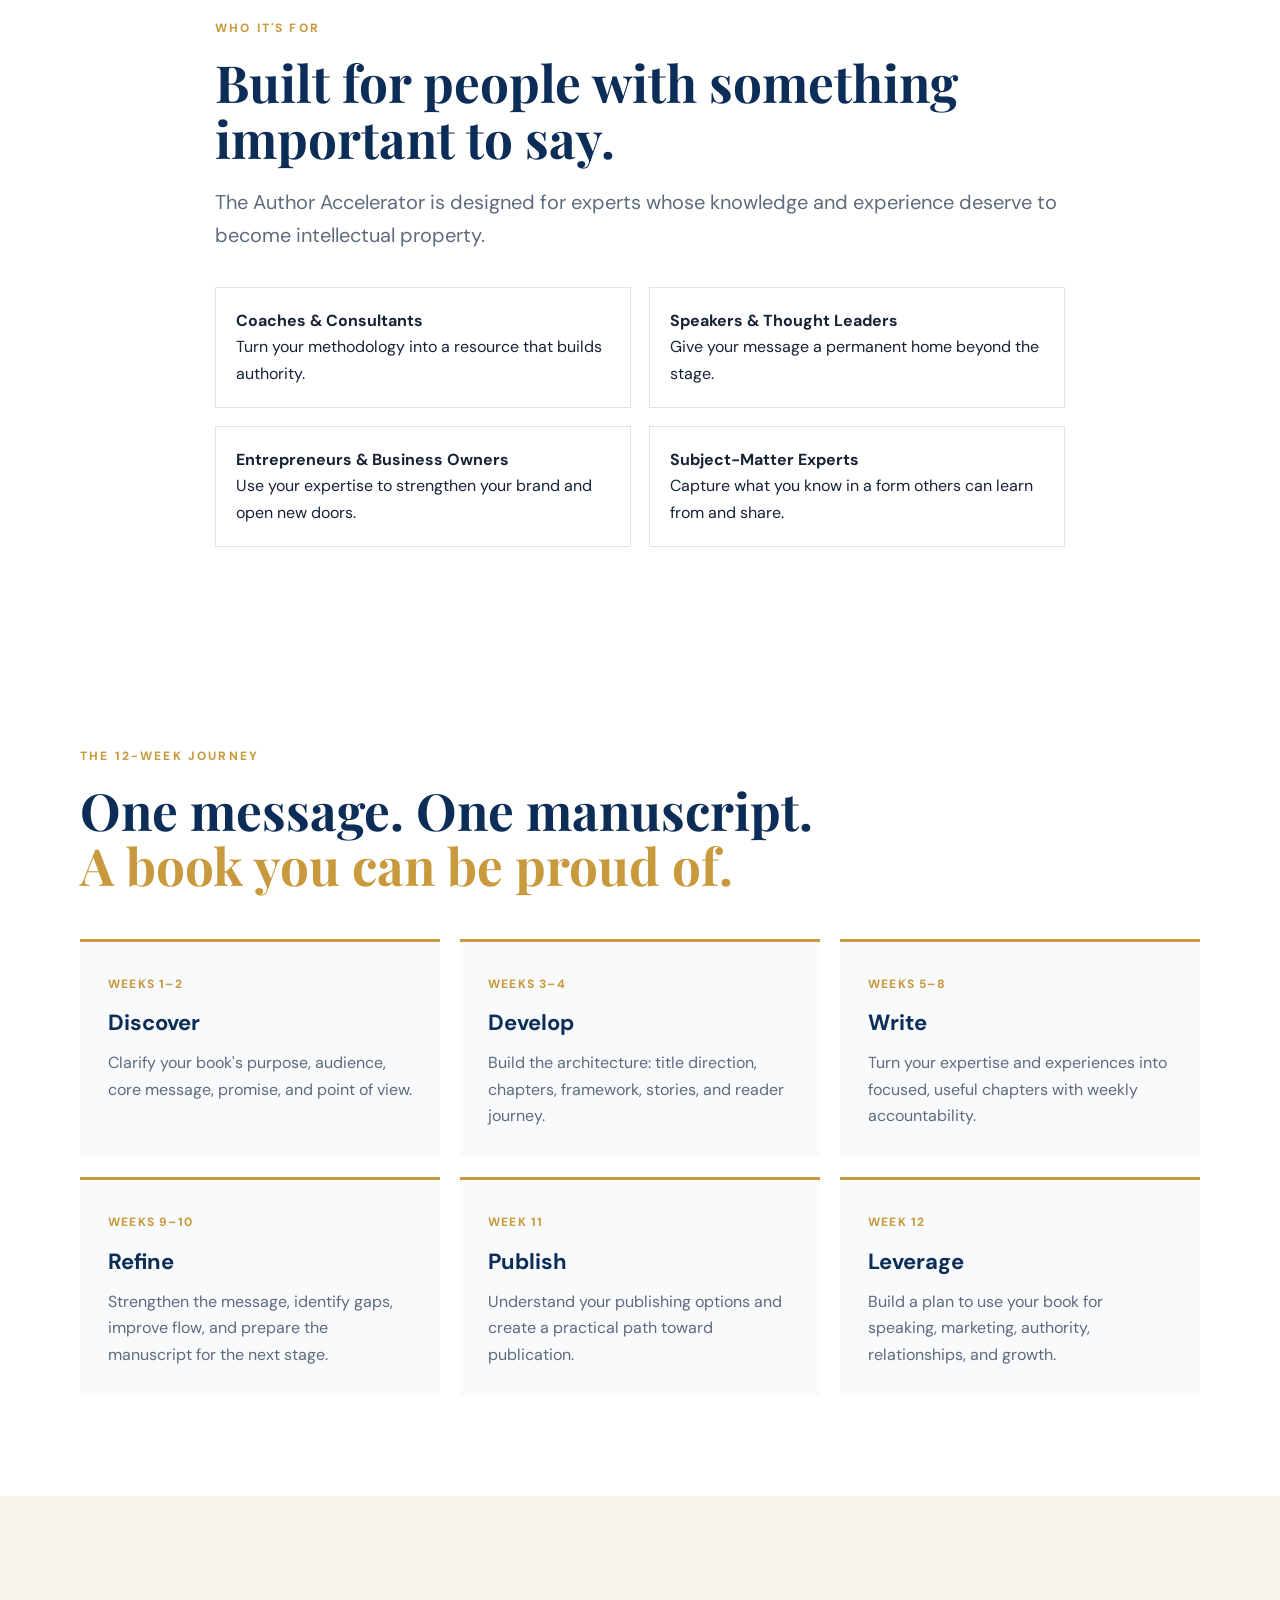
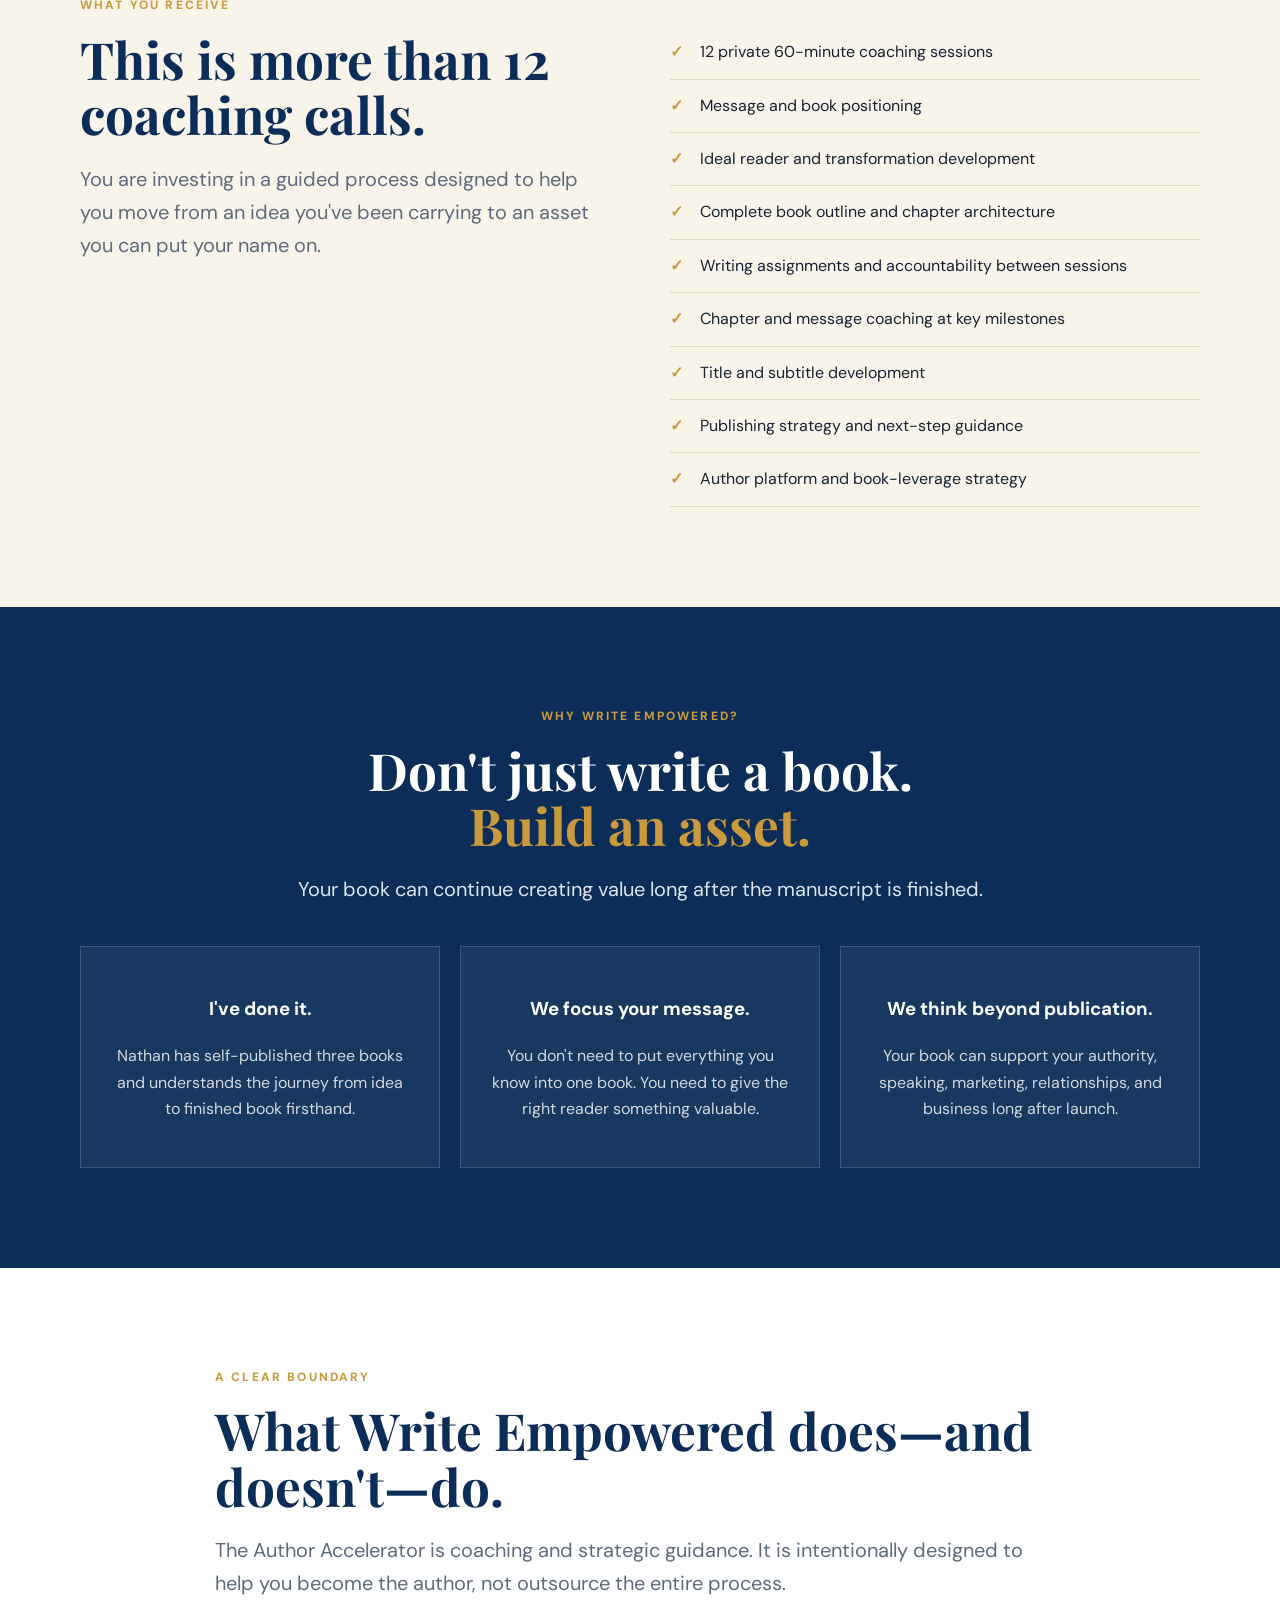
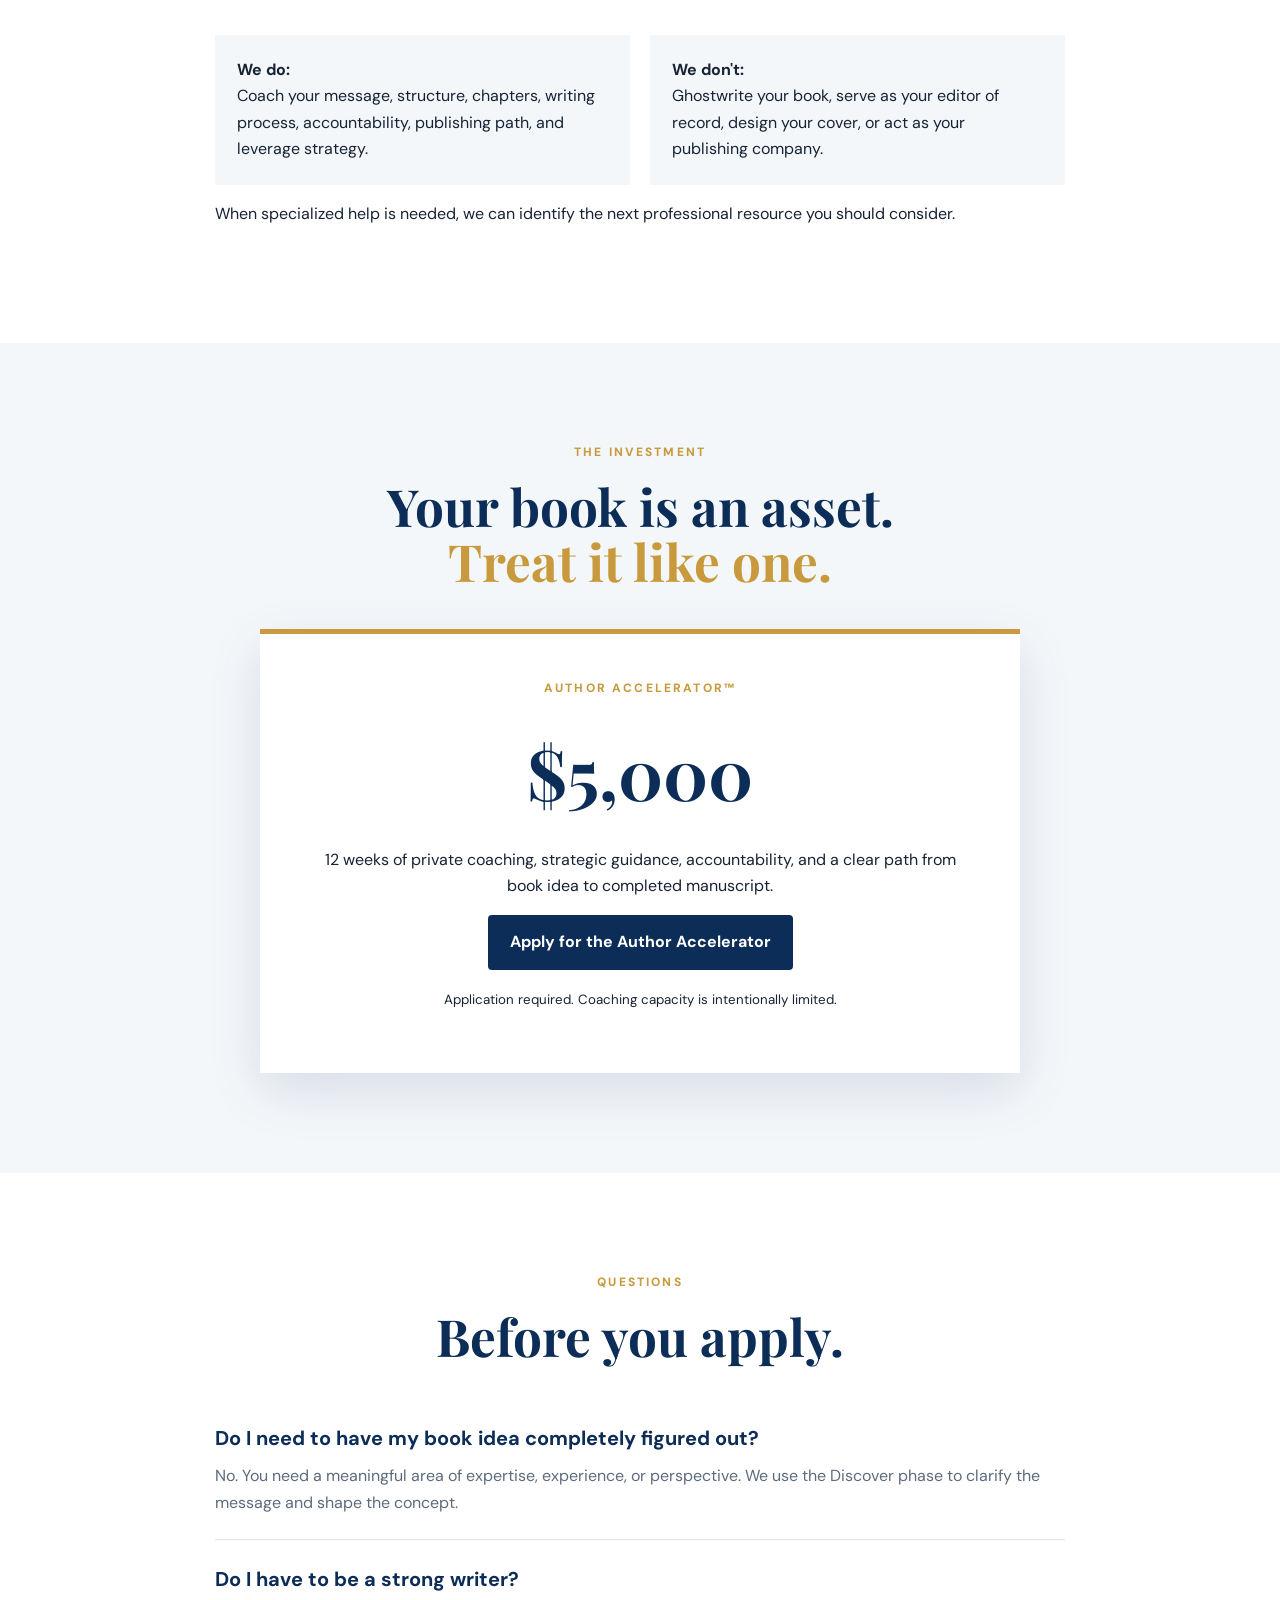
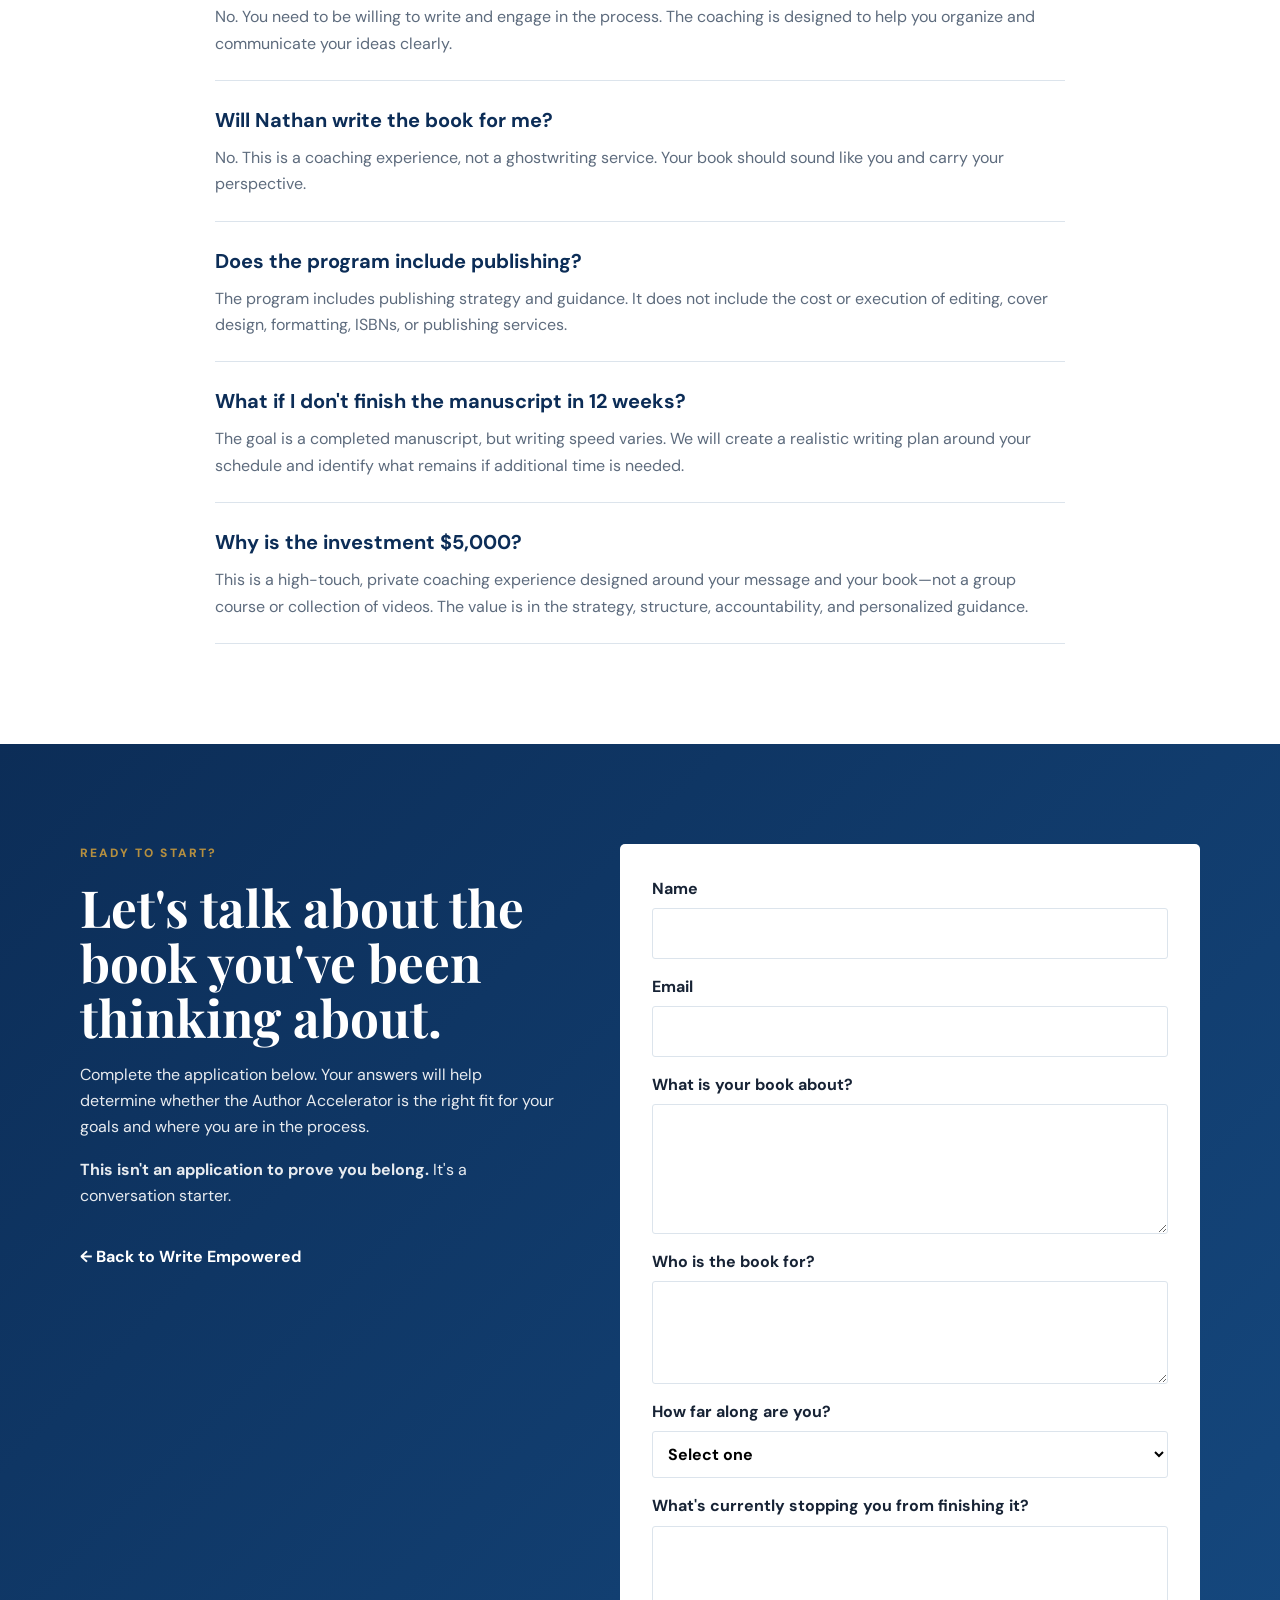
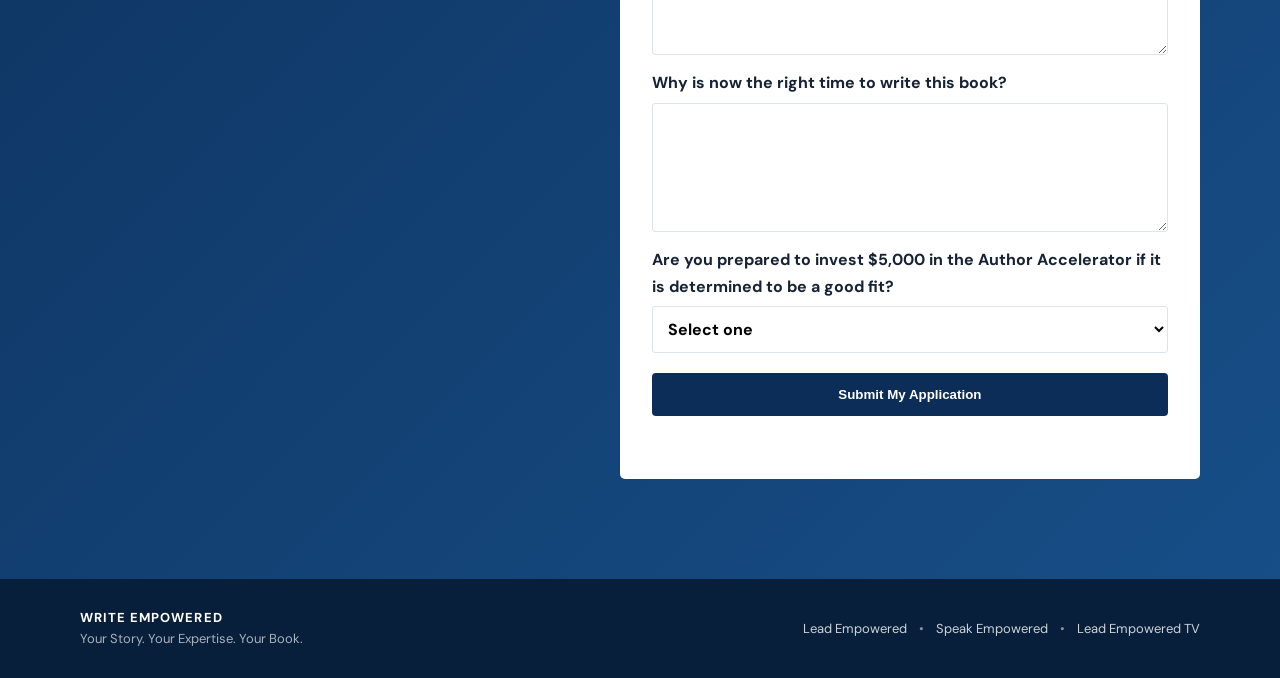
==== commit fea36a04: "Add files via upload" ====
--- a/author-accelerator.html
+++ b/author-accelerator.html
@@ -76,9 +76,9 @@
   <div class="container nav">
     <a href="index.html" class="brand"><img src="assets/logo.png" alt="Write Empowered"></a>
     <nav>
-      <a href="index.html#process">How It Works</a>
-      <a href="index.html#books">Books</a>
+      <a href="index.html">Home</a>
       <a href="author-accelerator.html">Author Accelerator</a>
+      <a href="voices-of-impact.html">Voices of Impact</a>
       <a href="index.html#about">About</a>
     </nav>
     <a class="btn btn-small" href="#apply">Apply Now</a>
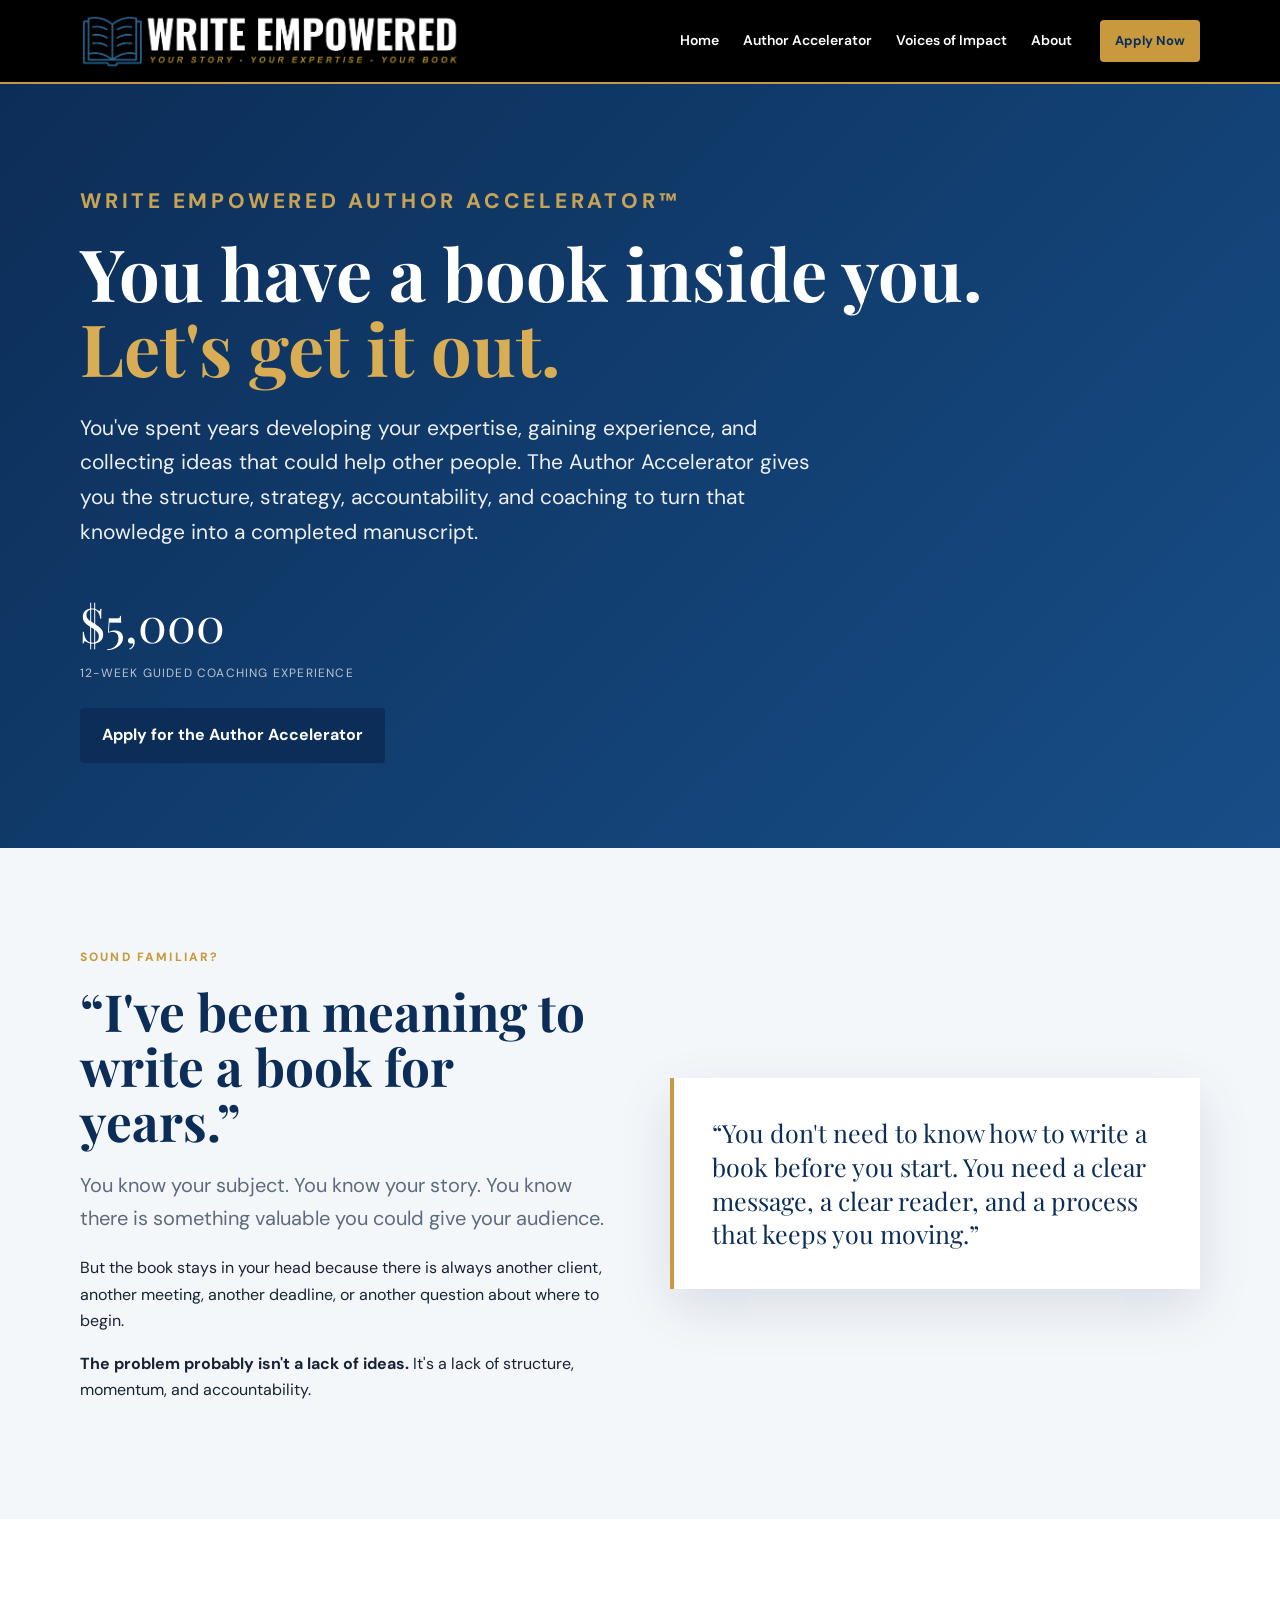
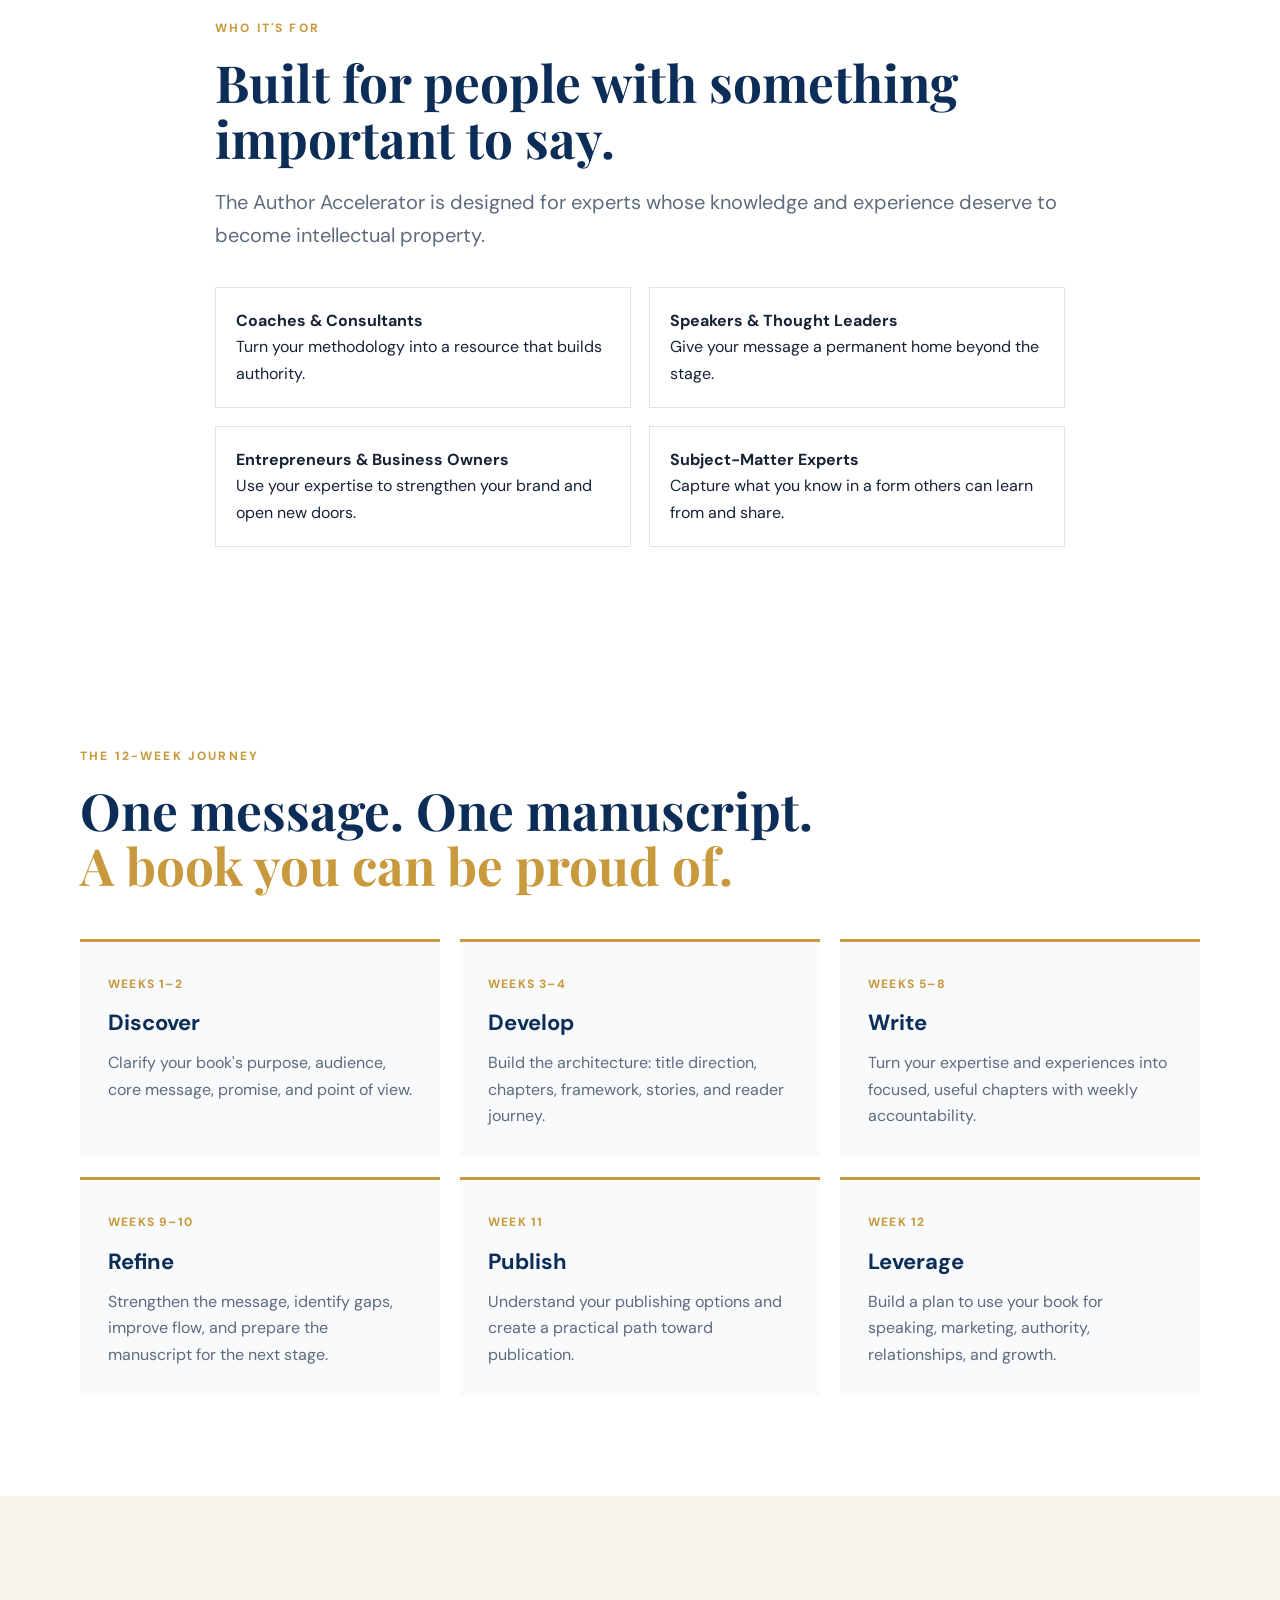
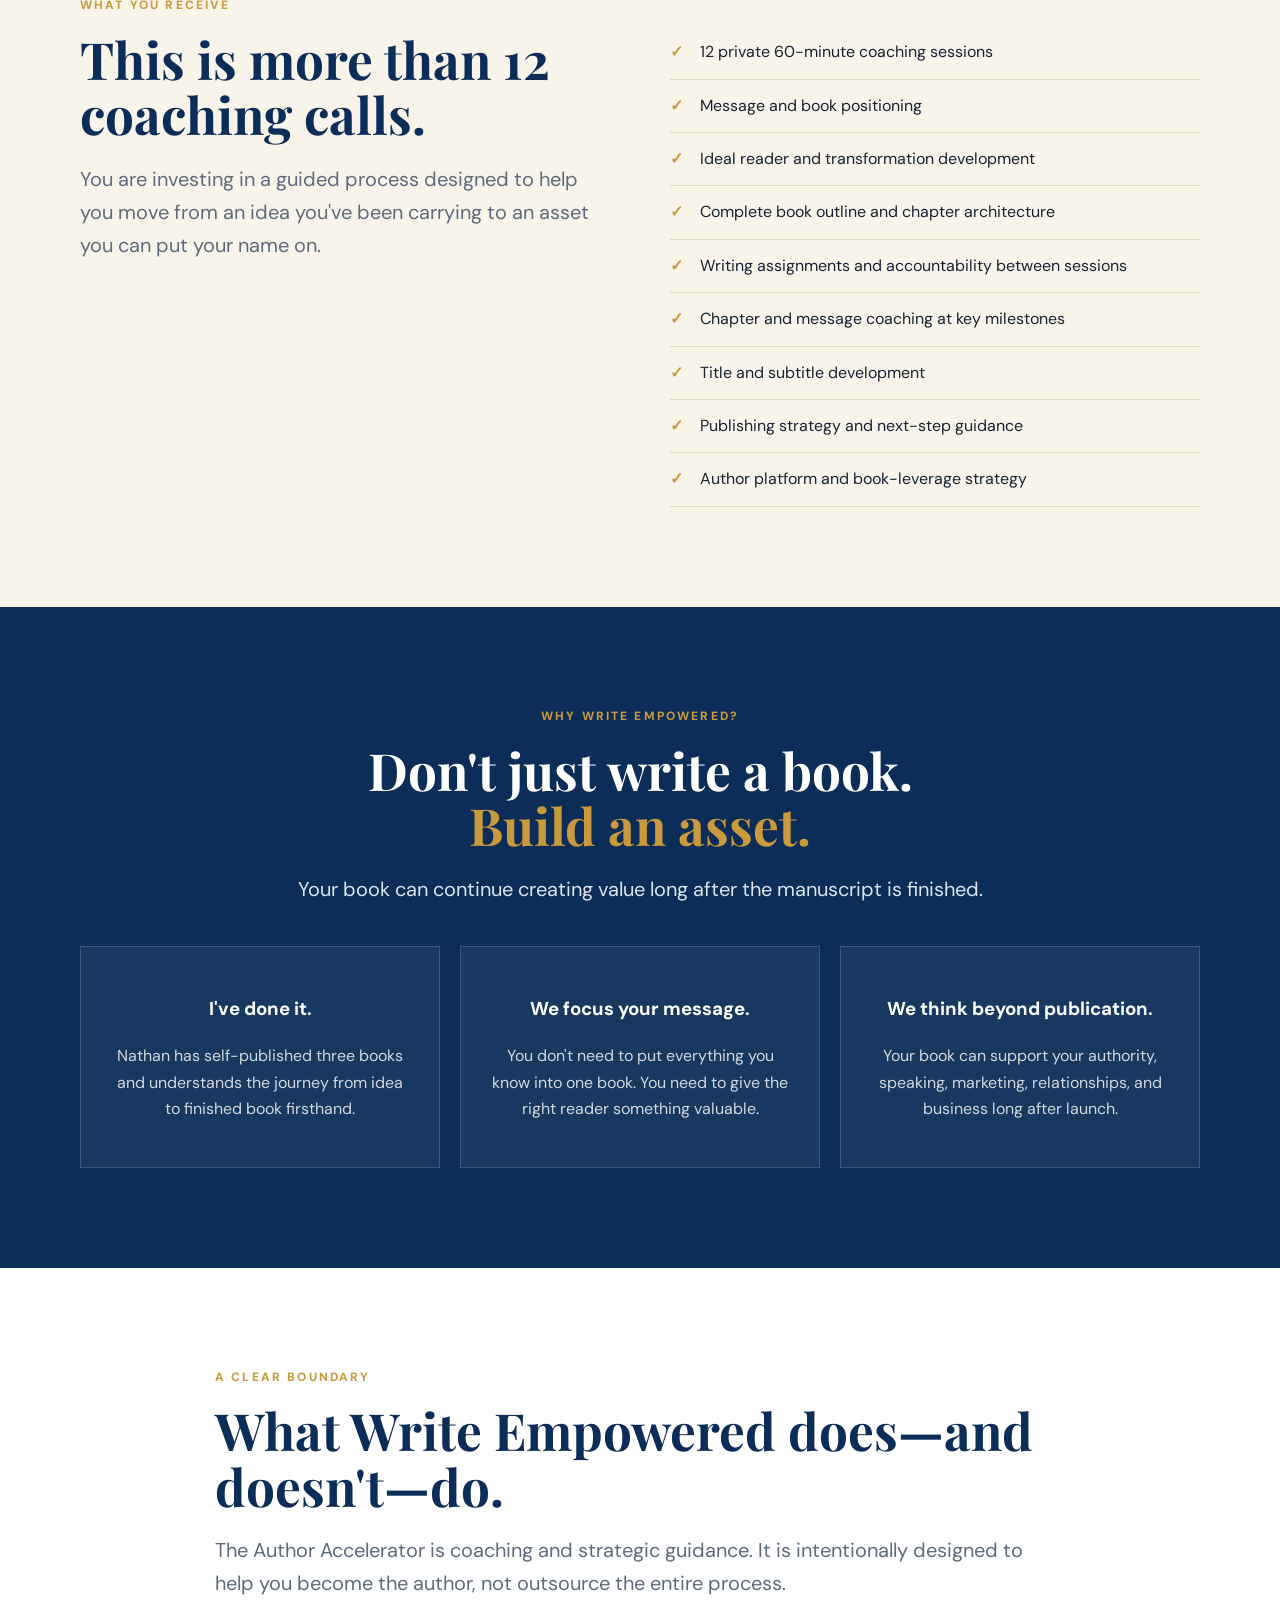
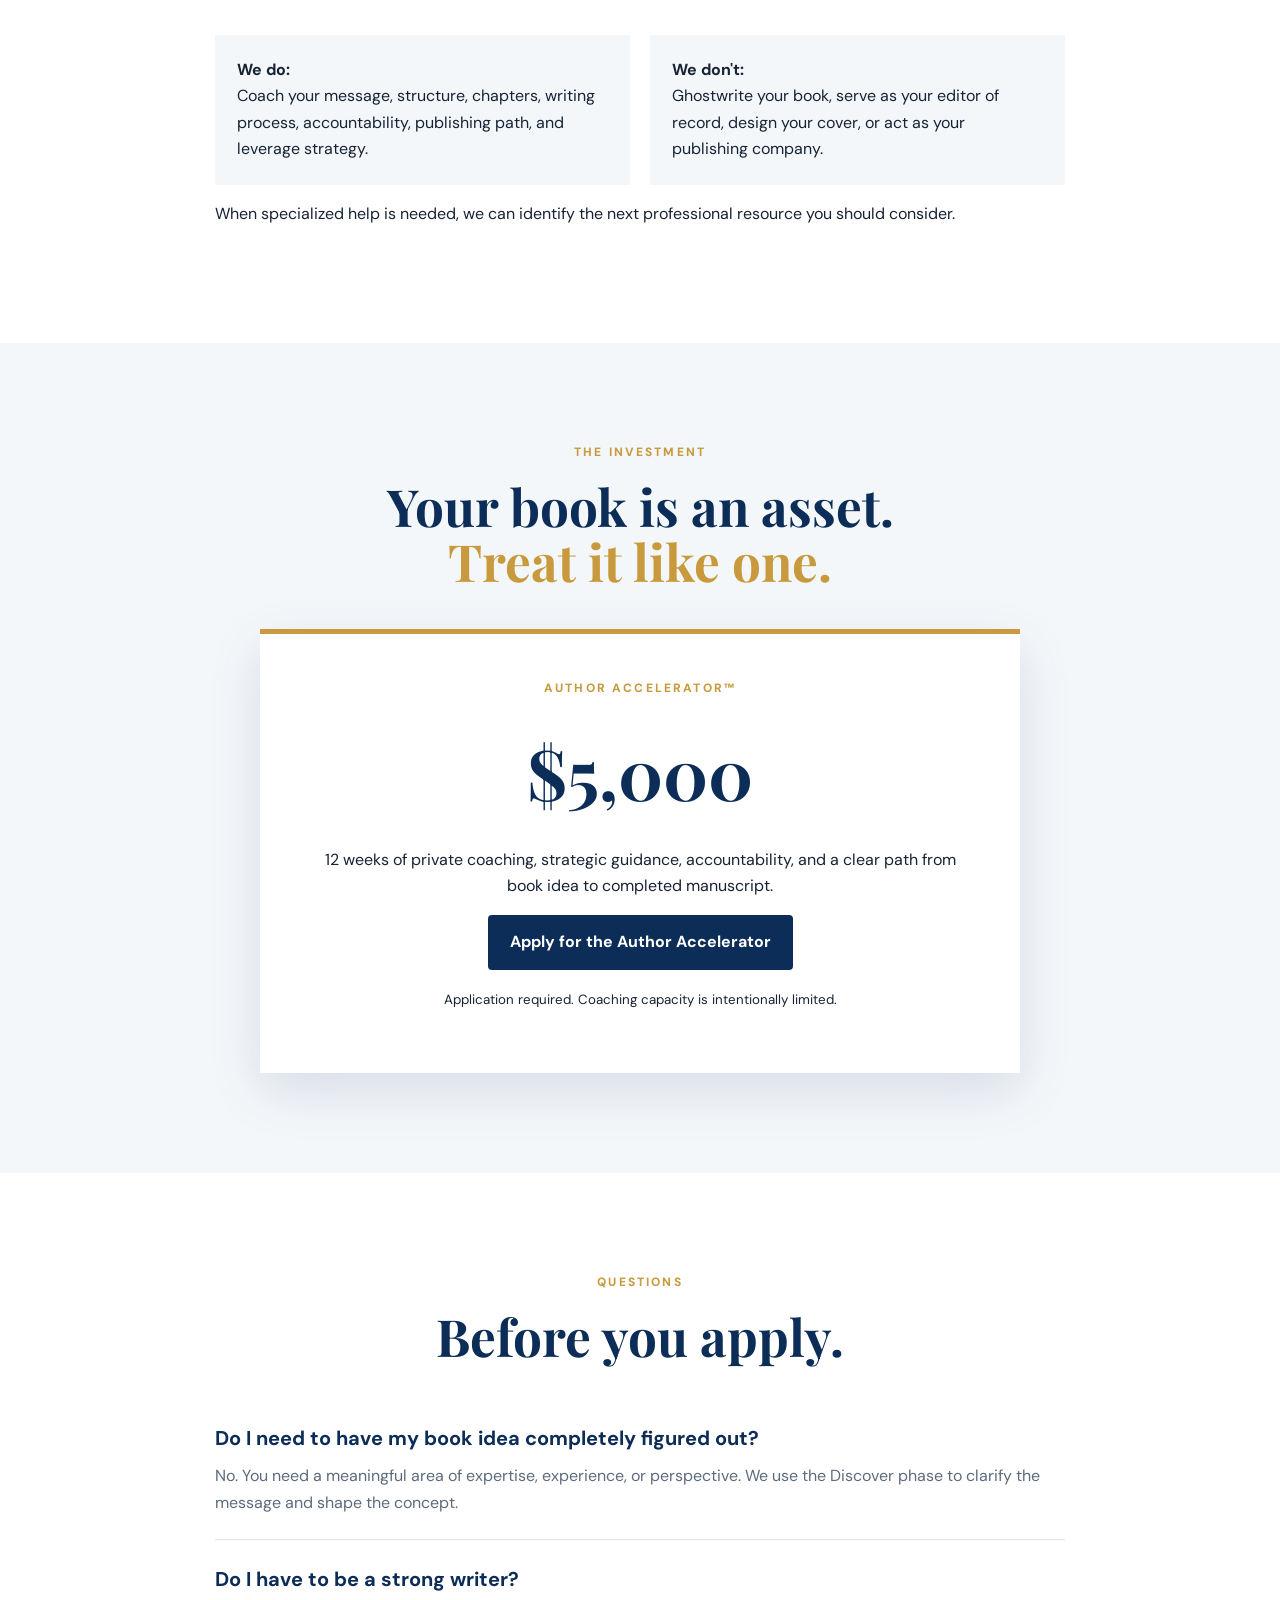
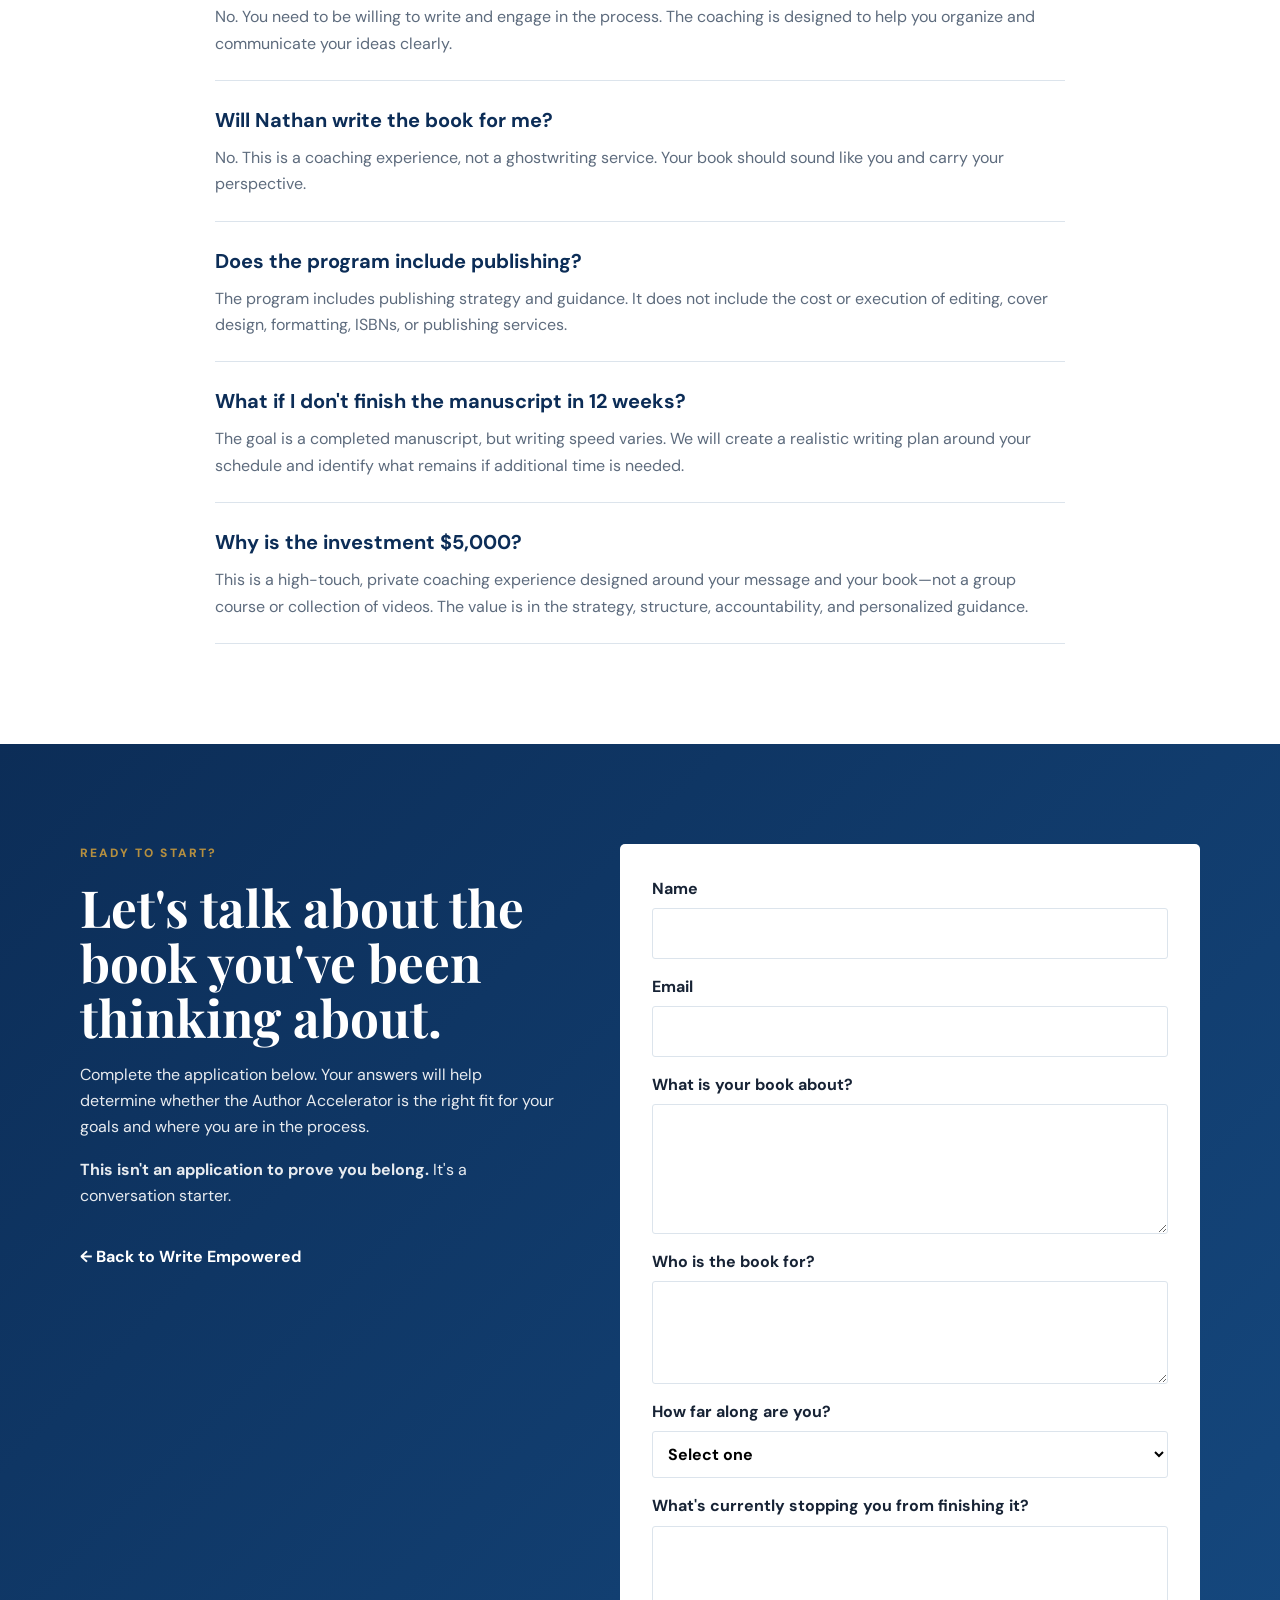
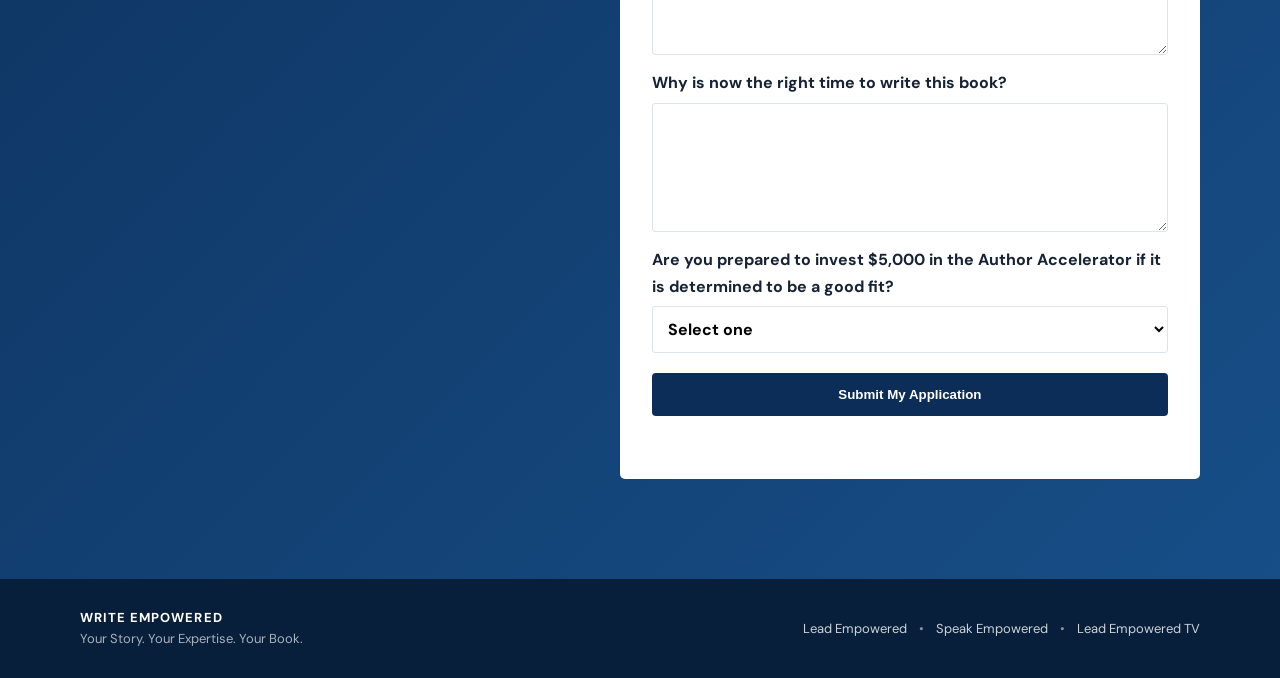
==== commit f0ef3201: "Use transparent Write Empowered logo in header" ====
--- a/author-accelerator.html
+++ b/author-accelerator.html
@@ -74,8 +74,11 @@
 <body>
 <header class="site-header">
   <div class="container nav">
-    <a href="index.html" class="brand"><img src="assets/logo.png" alt="Write Empowered"></a>
-    <nav>
+    <a href="index.html" class="brand"><img src="assets/write-empowered-logo-transparent.png" alt="Write Empowered"></a>
+    <button class="menu-toggle" type="button" aria-label="Open navigation" aria-expanded="false" aria-controls="primary-nav">
+      <span></span><span></span><span></span>
+    </button>
+    <nav id="primary-nav">
       <a href="index.html">Home</a>
       <a href="author-accelerator.html">Author Accelerator</a>
       <a href="voices-of-impact.html">Voices of Impact</a>
@@ -269,7 +272,7 @@
     <div class="footer-links">
       <a href="https://leadempowered.com" target="_blank" rel="noopener">Lead Empowered</a>
       <span>•</span>
-      <a href="https://speakempowered.netlify.app/" target="_blank" rel="noopener">Speak Empowered</a>
+      <a href="https://speakempowered.com" target="_blank" rel="noopener">Speak Empowered</a>
       <span>•</span>
       <a href="https://lead-empowered-tv.netlify.app/" target="_blank" rel="noopener">Lead Empowered TV</a>
     </div>
@@ -305,5 +308,6 @@
   }
 });
 </script>
+<script src="mobile-menu.js"></script>
 </body>
 </html>
--- a/styles.css
+++ b/styles.css
@@ -1,6 +1,6 @@
 @import url('https://fonts.googleapis.com/css2?family=DM+Sans:wght@400;500;600;700&family=Playfair+Display:wght@600;700&display=swap');
 :root{--navy:#0c2d57;--blue:#174e87;--gold:#c89a3d;--ink:#172335;--muted:#5d6b7d;--paper:#fff;--light:#f4f7fa;--line:#dce4ec;--shadow:0 18px 50px rgba(12,45,87,.12)}
-*{box-sizing:border-box}html{scroll-behavior:smooth}body{margin:0;color:var(--ink);font-family:"DM Sans",Arial,sans-serif;line-height:1.65;background:#fff}a{color:inherit;text-decoration:none}.container{width:min(1120px,calc(100% - 40px));margin:auto}.narrow{max-width:850px}.center{text-align:center}.site-header{position:sticky;top:0;z-index:20;background:rgba(12,45,87,.98);backdrop-filter:blur(12px);border-bottom:2px solid var(--gold)}.nav{min-height:82px;display:flex;align-items:center;gap:28px}.brand img{width:380px;display:block;max-width:42vw}.nav nav{display:flex;gap:24px;margin-left:auto;font-size:14px;font-weight:600}.nav nav a{color:#fff}.nav nav a:hover{color:var(--gold)}.btn{display:inline-block;background:var(--navy);color:#fff;padding:14px 22px;border-radius:4px;font-weight:700;border:0;cursor:pointer;transition:.2s transform,.2s background}.btn:hover{background:var(--blue);transform:translateY(-2px)}.btn-small{padding:10px 15px;font-size:13px;background:var(--gold);color:var(--navy)}.btn-small:hover{background:#dfb85c;color:var(--navy)}.text-link{font-weight:700;color:var(--navy);margin-left:18px}.hero{background:linear-gradient(135deg,#f7fafc 0%,#edf4fa 100%);padding:105px 0 90px}.hero-grid{display:grid;grid-template-columns:1.2fr .8fr;gap:70px;align-items:center}.eyebrow{font-size:12px;letter-spacing:.18em;font-weight:800;color:var(--gold);margin:0 0 16px}.hero h1,h2{font-family:"Playfair Display",Georgia,serif;line-height:1.08;margin:0;color:var(--navy)}.hero h1{font-size:clamp(48px,6vw,78px)}h1 span,h2 span{color:var(--gold)}.hero-lead{font-size:20px;color:var(--muted);max-width:690px;margin:26px 0 30px}.actions{display:flex;align-items:center;gap:8px;flex-wrap:wrap}.hero-card{background:var(--navy);color:#fff;padding:42px;border-radius:8px;box-shadow:var(--shadow)}.quote-mark{font-family:Georgia,serif;font-size:75px;line-height:.5;color:var(--gold)}.hero-card p{font-family:"Playfair Display",Georgia,serif;font-size:24px;line-height:1.35}.hero-card .line{width:50px;height:2px;background:var(--gold);margin:25px 0 14px}.hero-card small{display:block;opacity:.7;margin-top:3px}.section{padding:100px 0}.light{background:var(--light)}h2{font-size:clamp(38px,4vw,58px)}.lead{font-size:20px;color:var(--muted)}.questions{display:grid;grid-template-columns:1fr 1fr;gap:12px;margin-top:35px}.questions div{background:#fff;padding:18px 20px;border-left:3px solid var(--gold);box-shadow:0 5px 20px rgba(0,0,0,.04)}.books{background:#fff}.section-heading{display:flex;justify-content:space-between;gap:50px;align-items:end;margin-bottom:50px}.section-heading>p{max-width:420px;color:var(--muted);margin:0}.book-grid{display:grid;grid-template-columns:repeat(3,1fr);gap:28px}.book-card{border:1px solid var(--line);background:#fff;box-shadow:0 8px 30px rgba(12,45,87,.07);overflow:hidden;border-radius:6px}.book-card>img{width:100%;height:380px;object-fit:contain;background:#eef2f5;padding:18px}.book-body{padding:25px}.book-body h3{font-family:"Playfair Display",Georgia,serif;color:var(--navy);font-size:27px;margin:0 0 8px}.subtitle{font-size:14px;color:var(--muted);font-weight:600}.book-body blockquote{border-left:3px solid var(--gold);margin:22px 0 10px;padding-left:16px;font-family:"Playfair Display",Georgia,serif;font-size:17px}.book-body cite{font-size:13px;font-style:normal;color:var(--muted)}.statement{background:var(--navy);color:#fff;text-align:center}.statement h2{color:#fff}.statement-inner{max-width:800px}.statement-inner>p:not(.eyebrow){font-size:22px}.statement-inner .large{font-family:"Playfair Display",Georgia,serif;font-size:29px!important;color:#fff}.divider{width:65px;height:2px;background:var(--gold);margin:30px auto}.process{background:var(--light)}.steps{display:grid;grid-template-columns:repeat(3,1fr);gap:22px}.steps>div{background:#fff;padding:28px;border-top:3px solid var(--gold);min-height:190px}.steps span{font-size:12px;font-weight:800;color:var(--gold)}.steps h3{color:var(--navy);font-size:22px;margin:8px 0}.steps p{color:var(--muted);margin:0}.accelerator{background:#f8f4ea}.accelerator-grid{display:grid;grid-template-columns:1.25fr .75fr;gap:70px;align-items:center}.accelerator h3{font-size:25px;color:var(--navy);margin:22px 0 10px}.accelerator p,.accelerator li{color:var(--muted)}.accelerator ul{padding-left:20px}.accelerator li{margin:8px 0}.price-card{background:#fff;padding:38px;box-shadow:var(--shadow);border-top:5px solid var(--gold)}.price{font-family:"Playfair Display",Georgia,serif;color:var(--navy);font-size:58px;font-weight:700;margin:10px 0}.price-card small{display:block;color:var(--muted);margin-top:16px}.asset{background:#fff}.asset h2{font-size:62px}.asset-grid{display:grid;grid-template-columns:repeat(3,1fr);gap:12px;margin-top:35px}.asset-grid div{padding:16px;border:1px solid var(--line);font-weight:700;color:var(--navy)}.about{background:var(--light)}.contact{background:linear-gradient(135deg,#0c2d57,#174e87);color:#fff}.contact h2{color:#fff}.contact-inner{display:grid;grid-template-columns:1fr 1fr;gap:80px;align-items:start}.contact p{font-size:19px;opacity:.9}.contact-form{background:#fff;padding:30px;color:var(--ink);border-radius:6px}.contact-form label{display:block;font-weight:700;margin-bottom:16px}.contact-form input,.contact-form textarea{display:block;width:100%;margin-top:7px;padding:12px;border:1px solid var(--line);font:inherit;border-radius:3px}.contact-form small{display:block;color:var(--muted);margin-top:12px}footer{background:#081f3b;color:#fff;padding:28px 0}.footer{display:flex;justify-content:space-between;gap:25px;align-items:center;font-size:13px}.footer strong{letter-spacing:.08em}.footer span{opacity:.65}.footer-links{display:flex;gap:12px;align-items:center;opacity:.8}.footer-links a:hover{color:#fff}
+*{box-sizing:border-box}html{scroll-behavior:smooth}body{margin:0;color:var(--ink);font-family:"DM Sans",Arial,sans-serif;line-height:1.65;background:#fff}a{color:inherit;text-decoration:none}.container{width:min(1120px,calc(100% - 40px));margin:auto}.narrow{max-width:850px}.center{text-align:center}.site-header{position:sticky;top:0;z-index:20;background:#000;backdrop-filter:blur(12px);border-bottom:2px solid var(--gold)}.nav{min-height:82px;display:flex;align-items:center;gap:28px}.brand img{width:380px;display:block;max-width:42vw}.nav nav{display:flex;gap:24px;margin-left:auto;font-size:14px;font-weight:600}.nav nav a{color:#fff}.nav nav a:hover{color:var(--gold)}.btn{display:inline-block;background:var(--navy);color:#fff;padding:14px 22px;border-radius:4px;font-weight:700;border:0;cursor:pointer;transition:.2s transform,.2s background}.btn:hover{background:var(--blue);transform:translateY(-2px)}.btn-small{padding:10px 15px;font-size:13px;background:var(--gold);color:var(--navy)}.btn-small:hover{background:#dfb85c;color:var(--navy)}.text-link{font-weight:700;color:var(--navy);margin-left:18px}.hero{background:linear-gradient(135deg,#f7fafc 0%,#edf4fa 100%);padding:105px 0 90px}.hero-grid{display:grid;grid-template-columns:1.2fr .8fr;gap:70px;align-items:center}.eyebrow{font-size:12px;letter-spacing:.18em;font-weight:800;color:var(--gold);margin:0 0 16px}.hero h1,h2{font-family:"Playfair Display",Georgia,serif;line-height:1.08;margin:0;color:var(--navy)}.hero h1{font-size:clamp(48px,6vw,78px)}h1 span,h2 span{color:var(--gold)}.hero-lead{font-size:20px;color:var(--muted);max-width:690px;margin:26px 0 30px}.actions{display:flex;align-items:center;gap:8px;flex-wrap:wrap}.hero-card{background:var(--navy);color:#fff;padding:42px;border-radius:8px;box-shadow:var(--shadow)}.quote-mark{font-family:Georgia,serif;font-size:75px;line-height:.5;color:var(--gold)}.hero-card p{font-family:"Playfair Display",Georgia,serif;font-size:24px;line-height:1.35}.hero-card .line{width:50px;height:2px;background:var(--gold);margin:25px 0 14px}.hero-card small{display:block;opacity:.7;margin-top:3px}.section{padding:100px 0}.light{background:var(--light)}h2{font-size:clamp(38px,4vw,58px)}.lead{font-size:20px;color:var(--muted)}.questions{display:grid;grid-template-columns:1fr 1fr;gap:12px;margin-top:35px}.questions div{background:#fff;padding:18px 20px;border-left:3px solid var(--gold);box-shadow:0 5px 20px rgba(0,0,0,.04)}.books{background:#fff}.section-heading{display:flex;justify-content:space-between;gap:50px;align-items:end;margin-bottom:50px}.section-heading>p{max-width:420px;color:var(--muted);margin:0}.book-grid{display:grid;grid-template-columns:repeat(3,1fr);gap:28px}.book-card{border:1px solid var(--line);background:#fff;box-shadow:0 8px 30px rgba(12,45,87,.07);overflow:hidden;border-radius:6px}.book-card>img{width:100%;height:380px;object-fit:contain;background:#eef2f5;padding:18px}.book-body{padding:25px}.book-body h3{font-family:"Playfair Display",Georgia,serif;color:var(--navy);font-size:27px;margin:0 0 8px}.subtitle{font-size:14px;color:var(--muted);font-weight:600}.book-body blockquote{border-left:3px solid var(--gold);margin:22px 0 10px;padding-left:16px;font-family:"Playfair Display",Georgia,serif;font-size:17px}.book-body cite{font-size:13px;font-style:normal;color:var(--muted)}.statement{background:var(--navy);color:#fff;text-align:center}.statement h2{color:#fff}.statement-inner{max-width:800px}.statement-inner>p:not(.eyebrow){font-size:22px}.statement-inner .large{font-family:"Playfair Display",Georgia,serif;font-size:29px!important;color:#fff}.divider{width:65px;height:2px;background:var(--gold);margin:30px auto}.process{background:var(--light)}.steps{display:grid;grid-template-columns:repeat(3,1fr);gap:22px}.steps>div{background:#fff;padding:28px;border-top:3px solid var(--gold);min-height:190px}.steps span{font-size:12px;font-weight:800;color:var(--gold)}.steps h3{color:var(--navy);font-size:22px;margin:8px 0}.steps p{color:var(--muted);margin:0}.accelerator{background:#f8f4ea}.accelerator-grid{display:grid;grid-template-columns:1.25fr .75fr;gap:70px;align-items:center}.accelerator h3{font-size:25px;color:var(--navy);margin:22px 0 10px}.accelerator p,.accelerator li{color:var(--muted)}.accelerator ul{padding-left:20px}.accelerator li{margin:8px 0}.price-card{background:#fff;padding:38px;box-shadow:var(--shadow);border-top:5px solid var(--gold)}.price{font-family:"Playfair Display",Georgia,serif;color:var(--navy);font-size:58px;font-weight:700;margin:10px 0}.price-card small{display:block;color:var(--muted);margin-top:16px}.asset{background:#fff}.asset h2{font-size:62px}.asset-grid{display:grid;grid-template-columns:repeat(3,1fr);gap:12px;margin-top:35px}.asset-grid div{padding:16px;border:1px solid var(--line);font-weight:700;color:var(--navy)}.about{background:var(--light)}.contact{background:linear-gradient(135deg,#0c2d57,#174e87);color:#fff}.contact h2{color:#fff}.contact-inner{display:grid;grid-template-columns:1fr 1fr;gap:80px;align-items:start}.contact p{font-size:19px;opacity:.9}.contact-form{background:#fff;padding:30px;color:var(--ink);border-radius:6px}.contact-form label{display:block;font-weight:700;margin-bottom:16px}.contact-form input,.contact-form textarea{display:block;width:100%;margin-top:7px;padding:12px;border:1px solid var(--line);font:inherit;border-radius:3px}.contact-form small{display:block;color:var(--muted);margin-top:12px}footer{background:#081f3b;color:#fff;padding:28px 0}.footer{display:flex;justify-content:space-between;gap:25px;align-items:center;font-size:13px}.footer strong{letter-spacing:.08em}.footer span{opacity:.65}.footer-links{display:flex;gap:12px;align-items:center;opacity:.8}.footer-links a:hover{color:#fff}
 @media(max-width:900px){.nav nav{display:none}.nav{justify-content:space-between}.hero-grid,.accelerator-grid,.contact-inner,.about-grid{grid-template-columns:1fr}.hero{padding:75px 0}.section{padding:75px 0}.book-grid{grid-template-columns:1fr 1fr}.steps{grid-template-columns:1fr 1fr}.section-heading{display:block}.section-heading>p{margin-top:20px}.asset h2{font-size:50px}}
 @media(max-width:600px){.container{width:min(100% - 28px,1120px)}.brand img{width:250px;max-width:68vw}.nav .btn{display:none}.hero h1{font-size:46px}.hero-lead{font-size:18px}.hero-card{padding:30px}.questions,.book-grid,.steps,.asset-grid{grid-template-columns:1fr}.book-card>img{height:330px}.footer{display:block}.footer-links{margin-top:15px;flex-wrap:wrap}}
 
@@ -22,3 +22,47 @@
 .form-status{display:block;color:var(--muted);margin-top:12px;min-height:1.4em}
 .form-status.success{color:#2f6b3c;font-weight:700}
 .form-status.error{color:#9b2c2c;font-weight:700}
+
+/* Mobile navigation */
+.menu-toggle{display:none;width:44px;height:44px;padding:9px;margin-left:auto;border:1px solid rgba(255,255,255,.35);border-radius:4px;background:transparent;cursor:pointer}
+.menu-toggle span{display:block;width:100%;height:2px;margin:5px 0;background:#fff;transition:transform .2s ease,opacity .2s ease}
+.menu-toggle.is-open span:nth-child(1){transform:translateY(7px) rotate(45deg)}
+.menu-toggle.is-open span:nth-child(2){opacity:0}
+.menu-toggle.is-open span:nth-child(3){transform:translateY(-7px) rotate(-45deg)}
+@media(max-width:900px){
+  .nav{position:relative;flex-wrap:wrap}
+  .menu-toggle{display:block}
+  .nav nav{display:none;position:absolute;left:0;right:0;top:100%;z-index:50;flex-direction:column;gap:0;margin:0;padding:10px 0;background:var(--navy);border-top:1px solid rgba(255,255,255,.15);border-bottom:2px solid var(--gold);box-shadow:0 14px 30px rgba(0,0,0,.18)}
+  .nav nav.open{display:flex}
+  .nav nav a{display:block;padding:14px 20px;color:#fff;border-bottom:1px solid rgba(255,255,255,.08)}
+  .nav nav a:last-child{border-bottom:0}
+  .nav nav a:hover{background:rgba(255,255,255,.06);color:var(--gold)}
+}
+
+/* Mobile fallback navigation: always visible on phones/tablets */
+@media(max-width:900px){
+  .menu-toggle{display:none!important}
+  .nav{flex-wrap:wrap;gap:12px 18px;padding:10px 0}
+  .nav nav{display:grid!important;grid-template-columns:repeat(2,minmax(0,1fr));width:100%;order:3;margin:0;gap:0;border-top:1px solid rgba(255,255,255,.15)}
+  .nav nav a{display:block;padding:11px 10px;text-align:center;color:#fff;border-bottom:1px solid rgba(255,255,255,.08);font-size:13px}
+  .nav nav a:nth-child(odd){border-right:1px solid rgba(255,255,255,.08)}
+}
+
+/* Premium homepage hero — aligned with Voices of Impact */
+.hero{position:relative;overflow:hidden;background:radial-gradient(ellipse at 76% 80%,rgba(43,107,153,.65) 0%,rgba(12,45,87,.72) 30%,transparent 65%),linear-gradient(125deg,#050608 0%,#0b1c32 48%,#0c2d57 100%);padding:92px 0 86px;color:#fff}
+.hero:before{content:"";position:absolute;inset:0;pointer-events:none;background:linear-gradient(115deg,transparent 60%,rgba(200,154,61,.075) 61%,transparent 62%)}
+.hero .hero-grid{position:relative;z-index:1;grid-template-columns:1.12fr .88fr;gap:65px}
+.hero h1{color:#fff;font-size:clamp(52px,6.2vw,82px);letter-spacing:-.025em;text-shadow:0 10px 35px rgba(0,0,0,.18)}
+.hero h1 span{color:#d9ad54}
+.hero .eyebrow{color:#d9ad54}
+.hero .hero-lead{color:#e0e9f4;font-size:20px;line-height:1.65}
+.hero .text-link{color:#f1d394}
+.hero .text-link:hover{color:#fff}
+.hero .btn{background:#d9ad54;color:#071d35;box-shadow:0 12px 28px rgba(0,0,0,.22)}
+.hero .btn:hover{background:#f0c978}
+.hero-card{background:linear-gradient(155deg,rgba(20,62,102,.92),rgba(5,13,25,.95));border:1px solid rgba(217,173,84,.65);border-top:4px solid #d9ad54;border-radius:8px;box-shadow:0 30px 75px rgba(0,0,0,.38);padding:48px}
+.hero-card p{color:#fff;font-size:clamp(23px,2.2vw,30px)}
+.hero-card strong{color:#fff}
+.hero-card small{color:#c9d6e4;opacity:1}
+@media(max-width:900px){.hero .hero-grid{grid-template-columns:1fr;gap:38px}.hero{padding:68px 0 65px}.hero-card{max-width:650px}}
+@media(max-width:600px){.hero h1{font-size:clamp(43px,11vw,58px)}.hero .hero-lead{font-size:18px}.hero-card{padding:30px}.hero-card p{font-size:23px}}
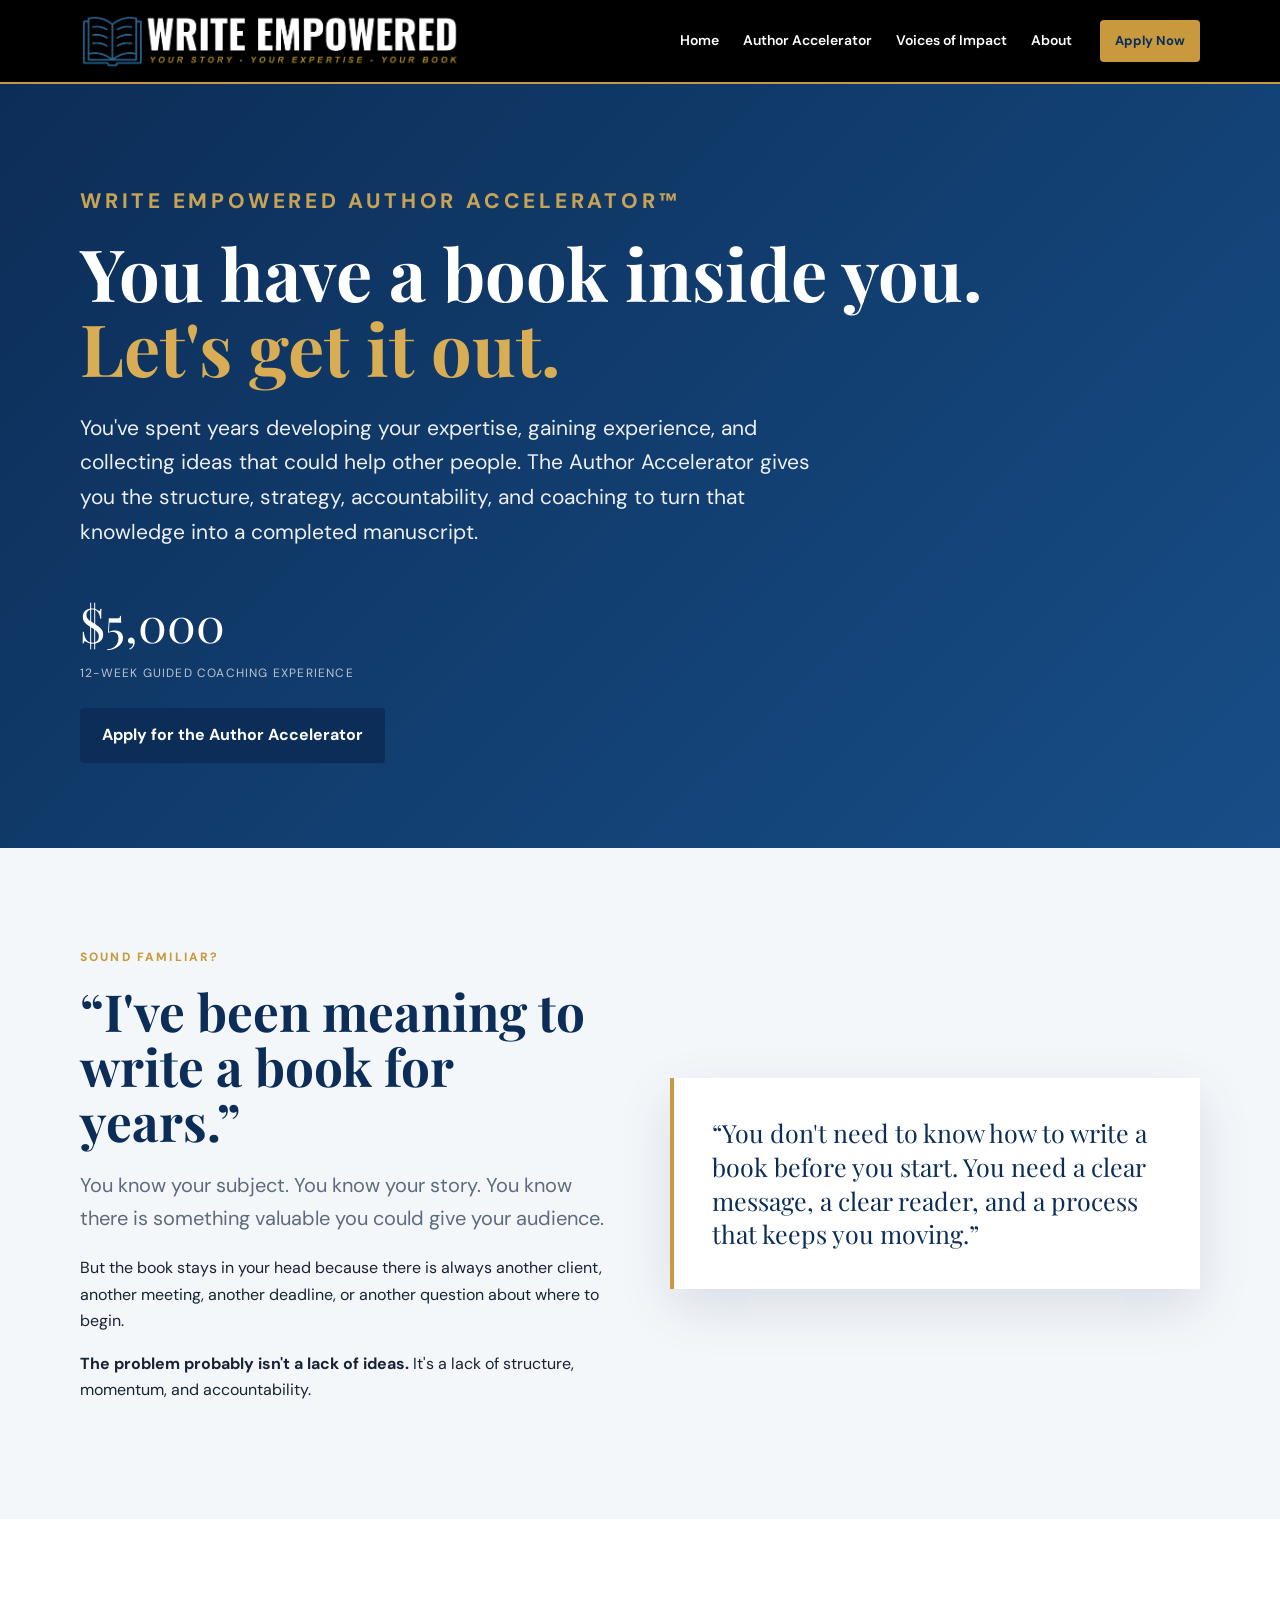
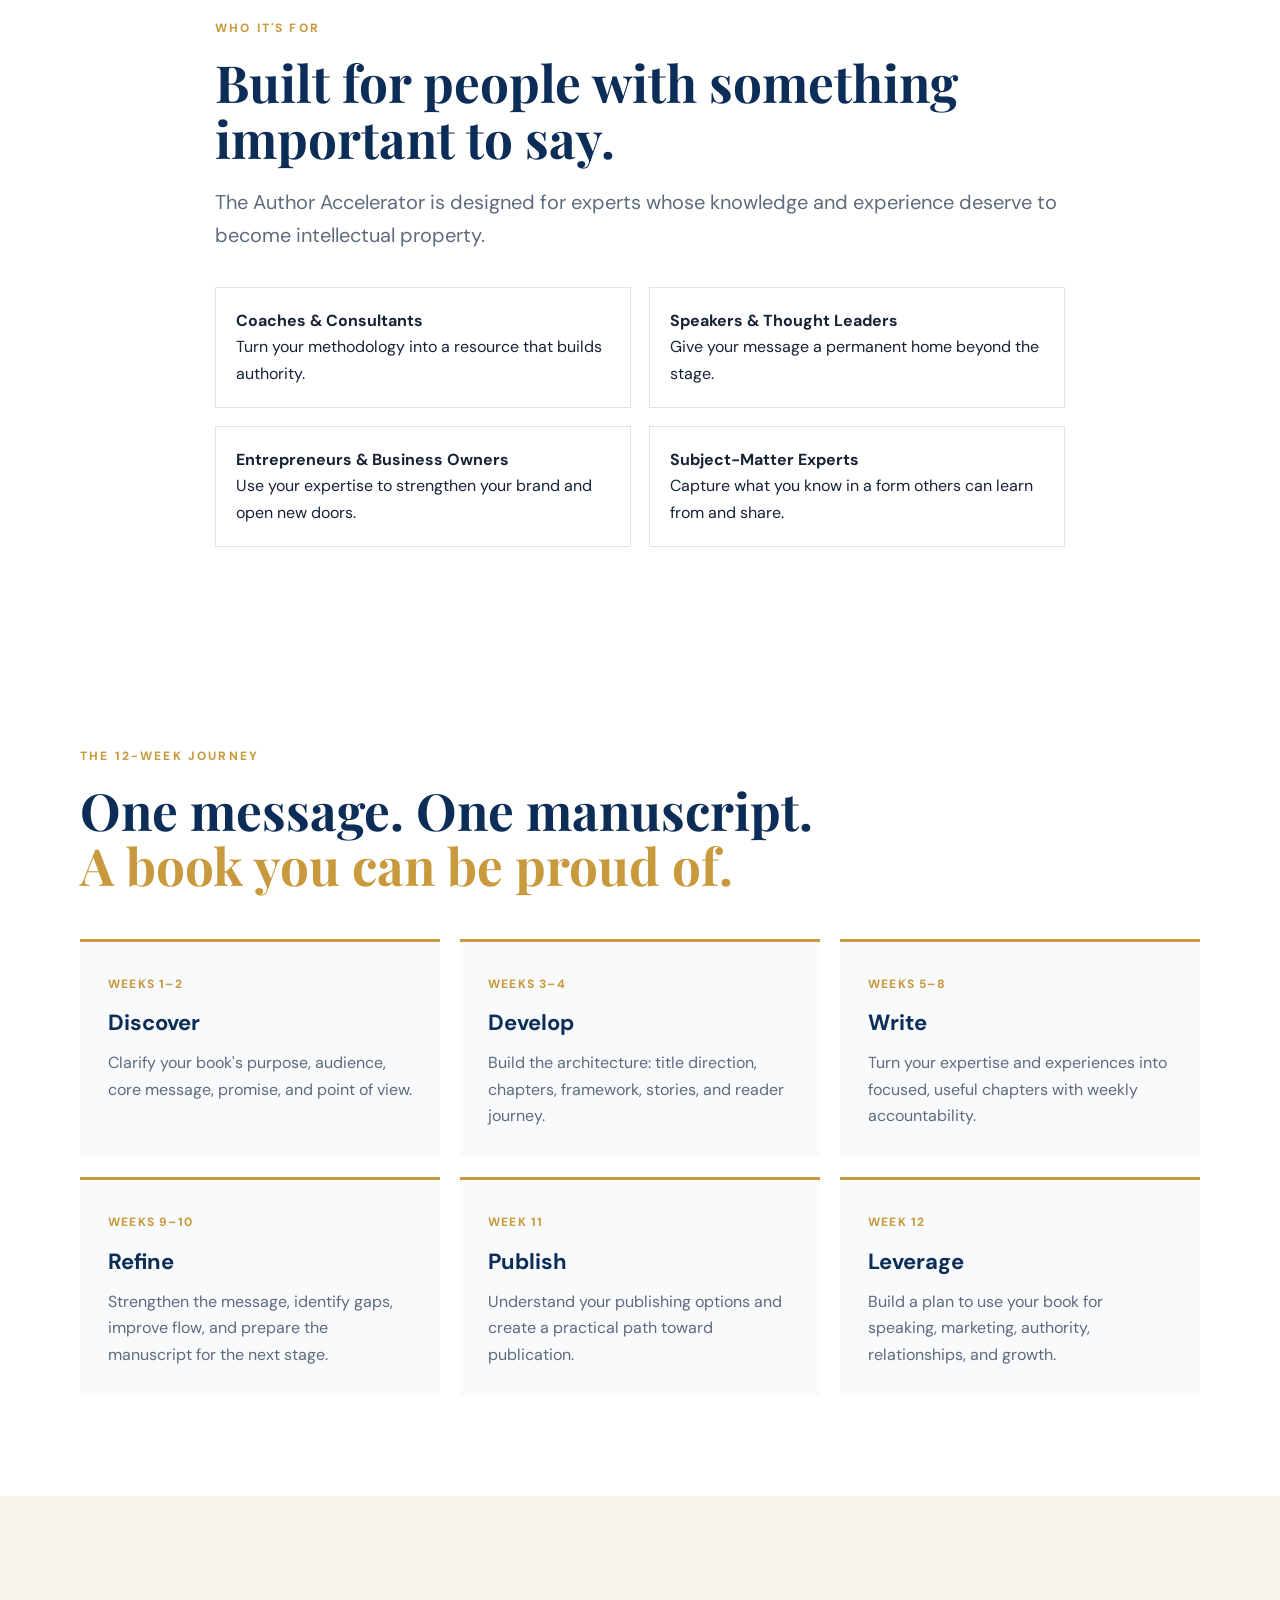
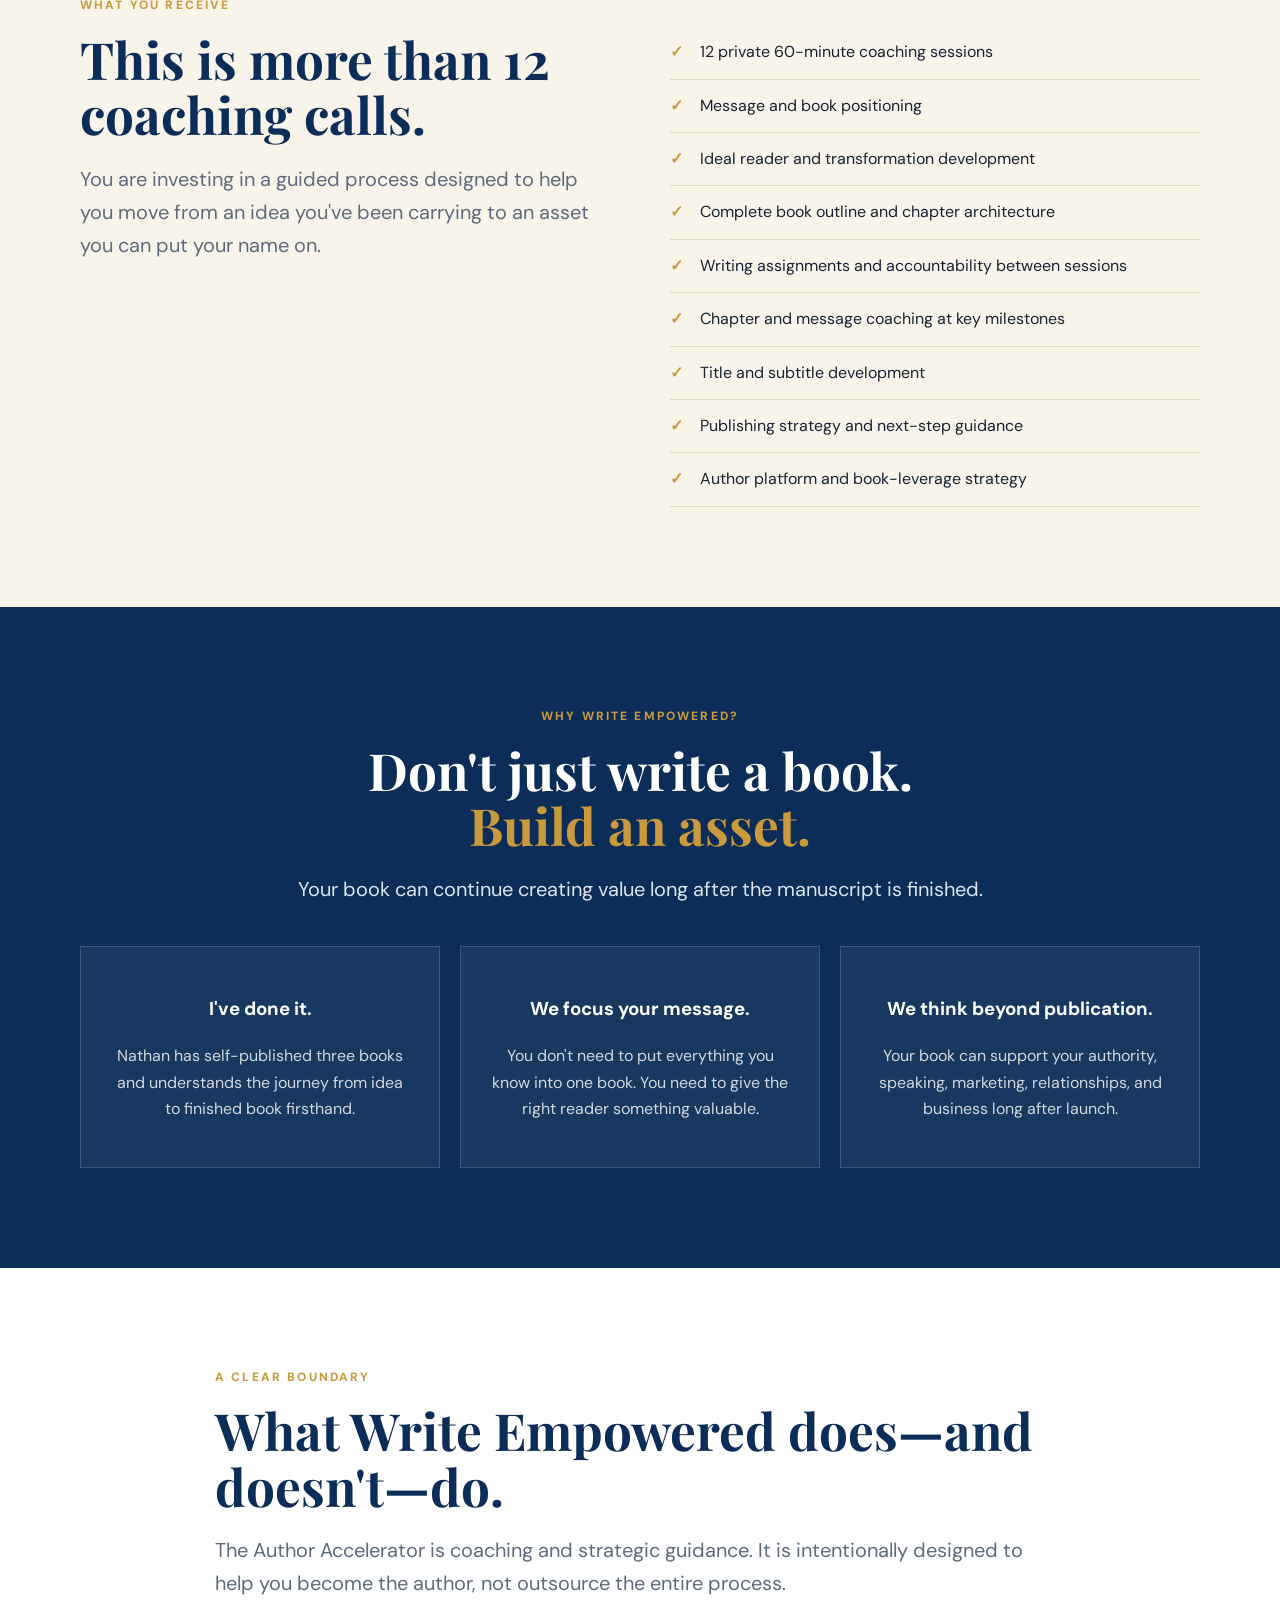
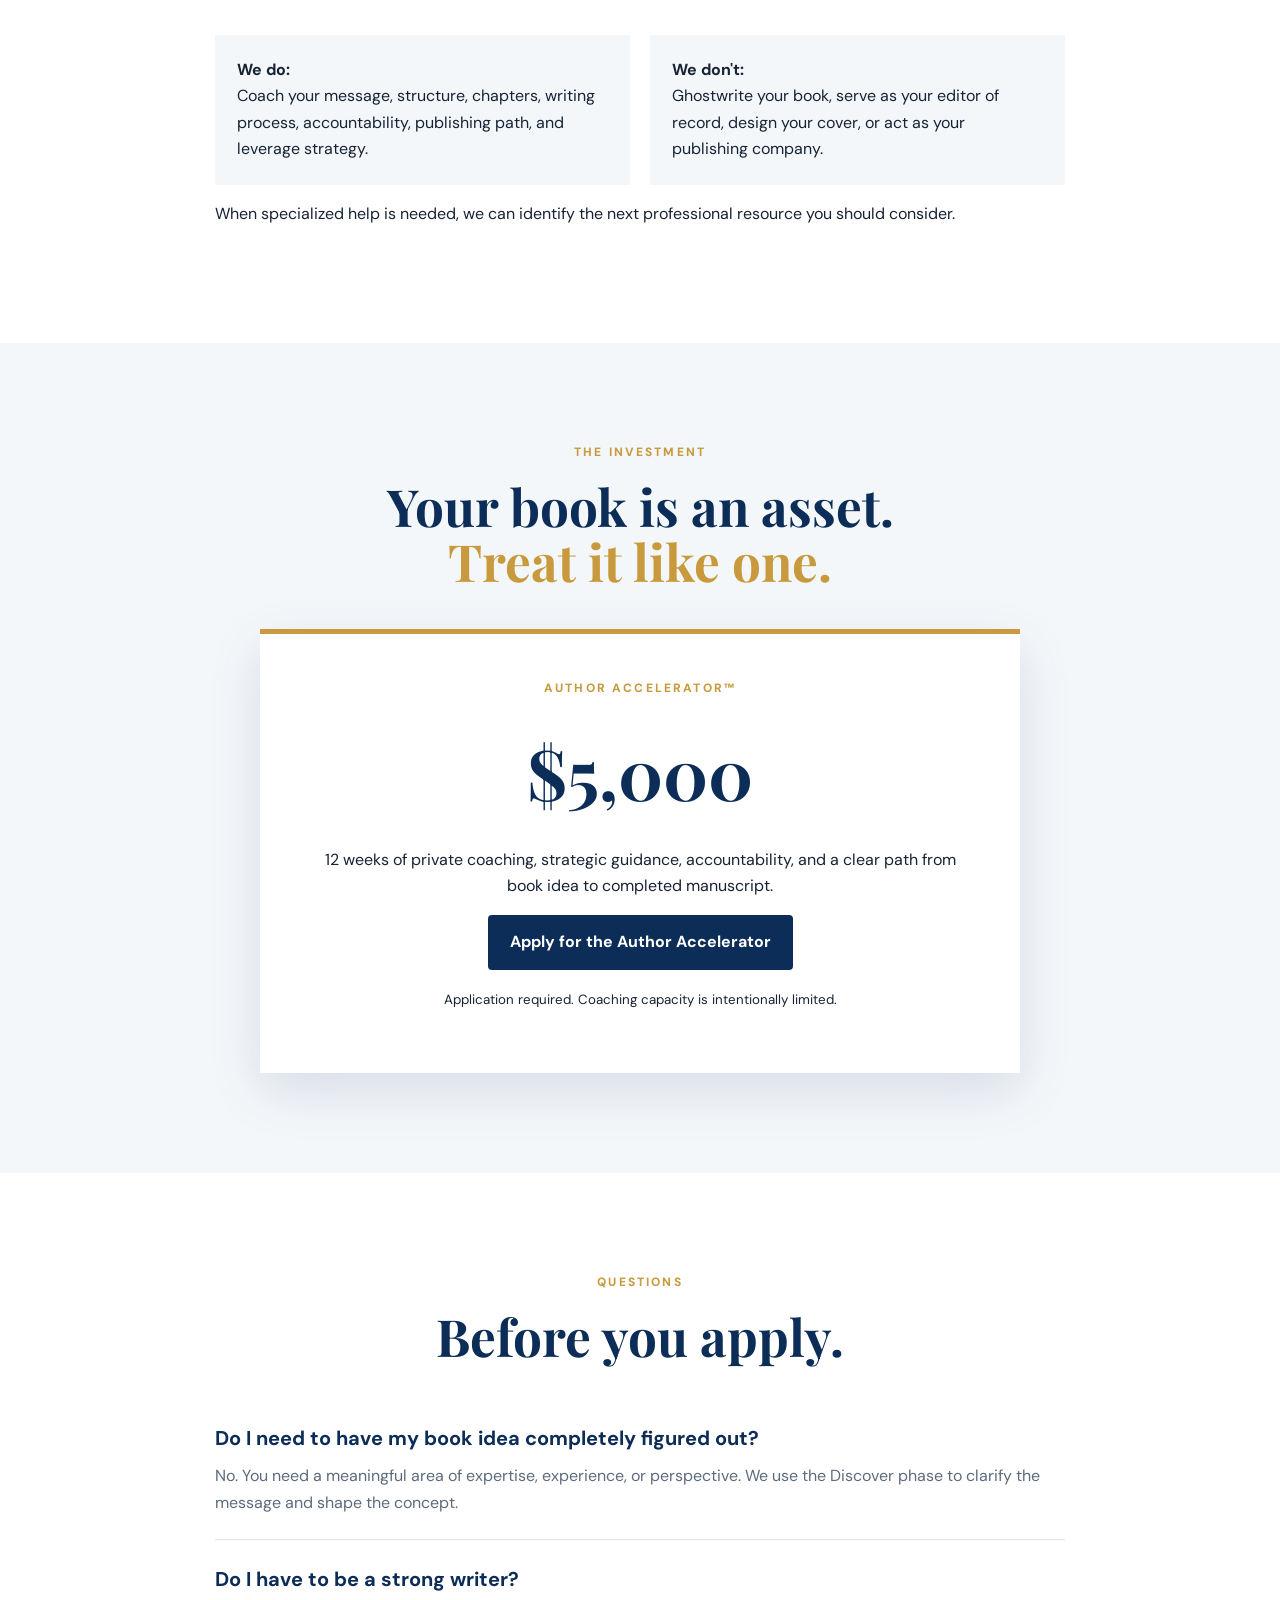
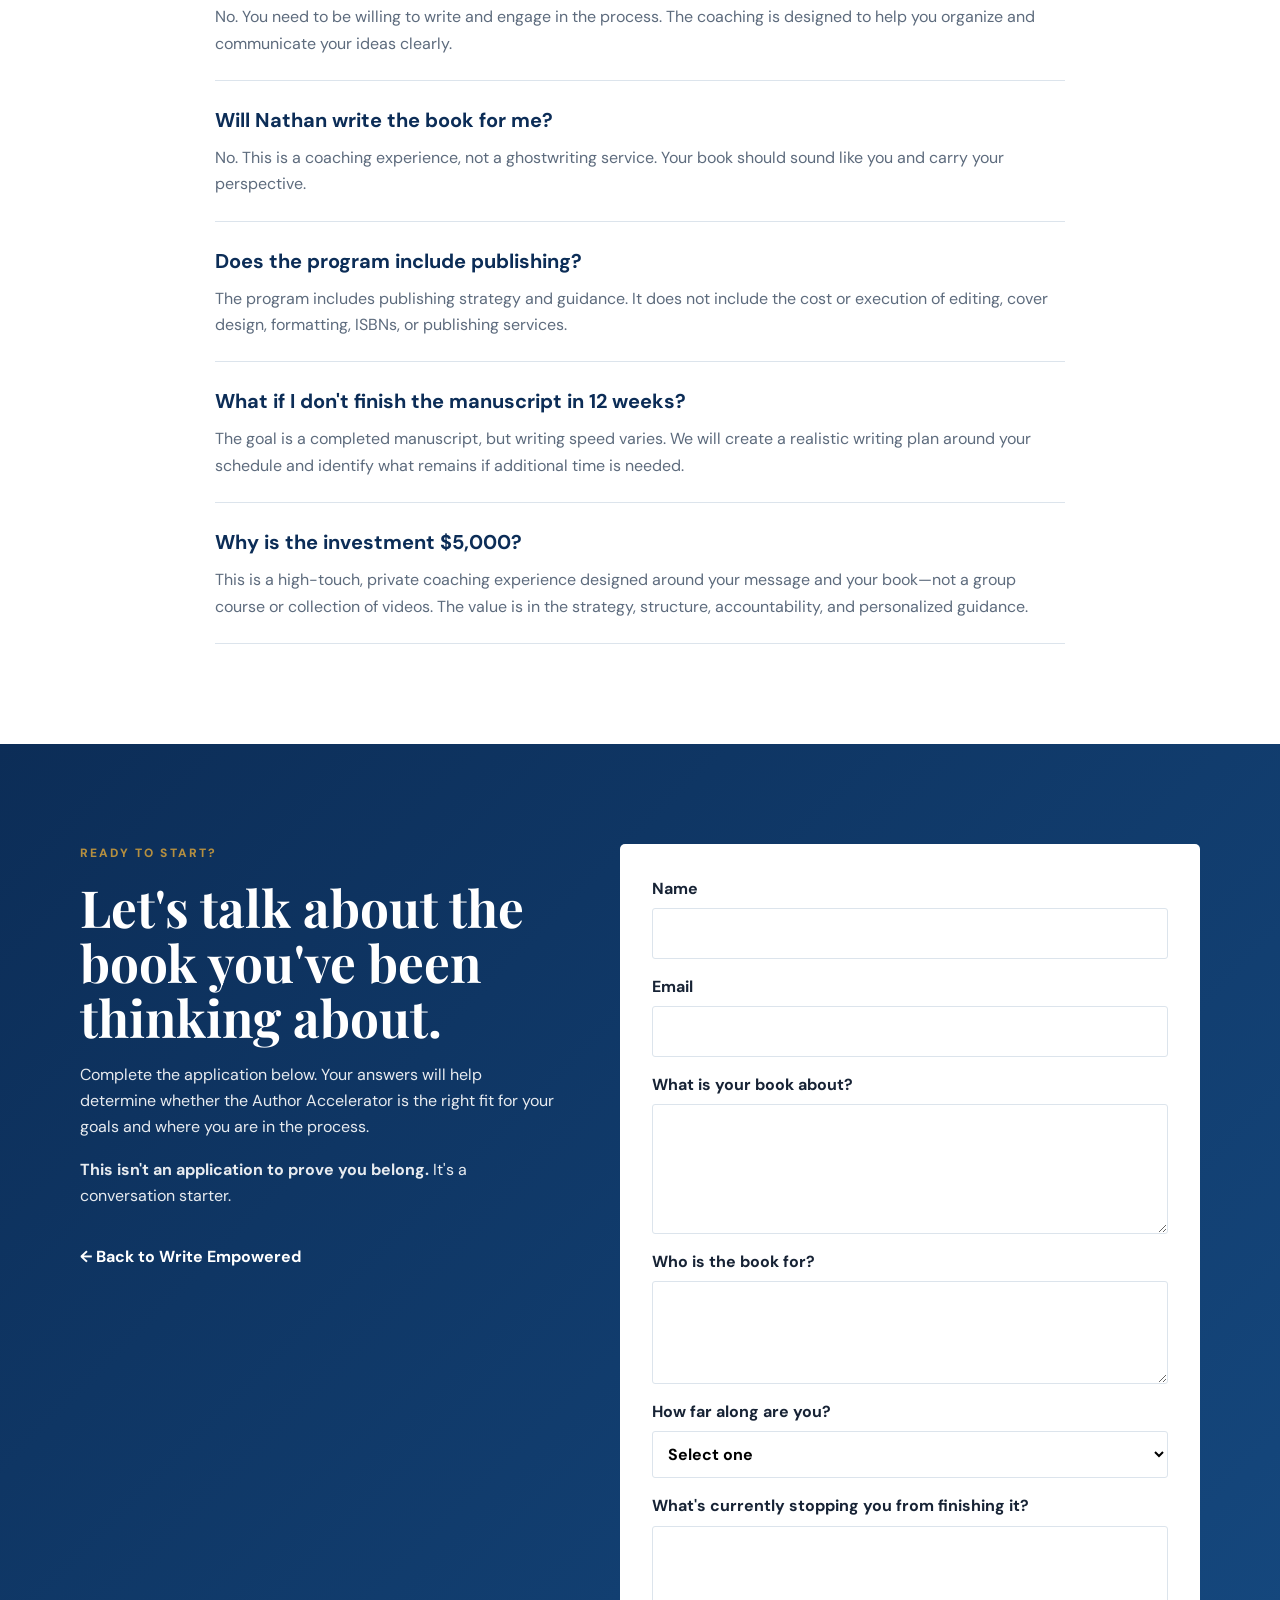
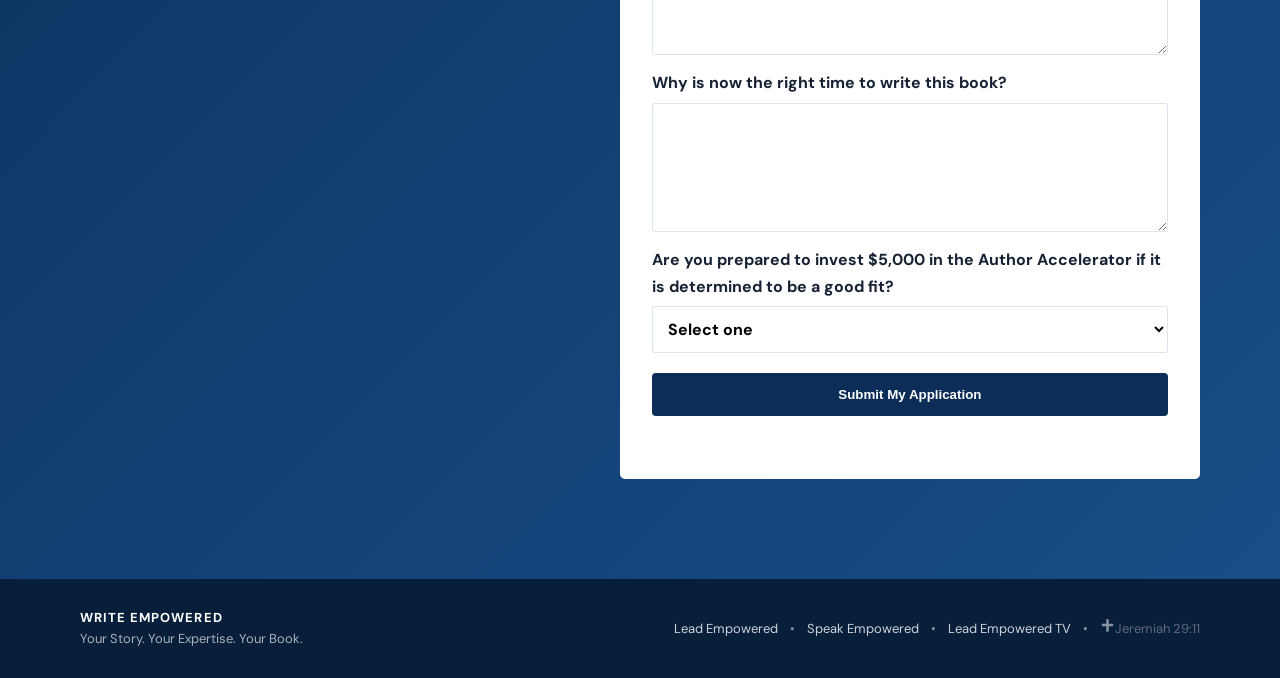
==== commit 44893ede: "Add cross and Jeremiah 29:11 to footer" ====
--- a/author-accelerator.html
+++ b/author-accelerator.html
@@ -274,7 +274,7 @@
       <span>•</span>
       <a href="https://speakempowered.com" target="_blank" rel="noopener">Speak Empowered</a>
       <span>•</span>
-      <a href="https://lead-empowered-tv.netlify.app/" target="_blank" rel="noopener">Lead Empowered TV</a>
+      <a href="https://lead-empowered-tv.netlify.app/" target="_blank" rel="noopener">Lead Empowered TV</a><span class="footer-faith-divider" aria-hidden="true">•</span><span class="footer-faith"><svg viewBox="0 0 24 24" width="15" height="15" aria-hidden="true" focusable="false" fill="currentColor"><path d="M10 2h4v7h7v4h-7v9h-4v-9H3V9h7z"/></svg><span>Jeremiah 29:11</span></span>
     </div>
   </div>
 </footer>
--- a/styles.css
+++ b/styles.css
@@ -66,3 +66,7 @@
 .hero-card small{color:#c9d6e4;opacity:1}
 @media(max-width:900px){.hero .hero-grid{grid-template-columns:1fr;gap:38px}.hero{padding:68px 0 65px}.hero-card{max-width:650px}}
 @media(max-width:600px){.hero h1{font-size:clamp(43px,11vw,58px)}.hero .hero-lead{font-size:18px}.hero-card{padding:30px}.hero-card p{font-size:23px}}
+
+/* Homepage hero artwork: radiant open book */
+.hero{background-image:linear-gradient(90deg,rgba(1,7,16,.86) 0%,rgba(2,10,23,.69) 42%,rgba(2,10,23,.48) 100%),url("assets/Radiant%20Golden%20Wings%20of%20Light.png");background-position:center center;background-size:cover;background-repeat:no-repeat}
+@media(max-width:600px){.hero{background-position:50% center;background-image:linear-gradient(90deg,rgba(1,7,16,.87),rgba(1,7,16,.69)),url("assets/Radiant%20Golden%20Wings%20of%20Light.png")}}
